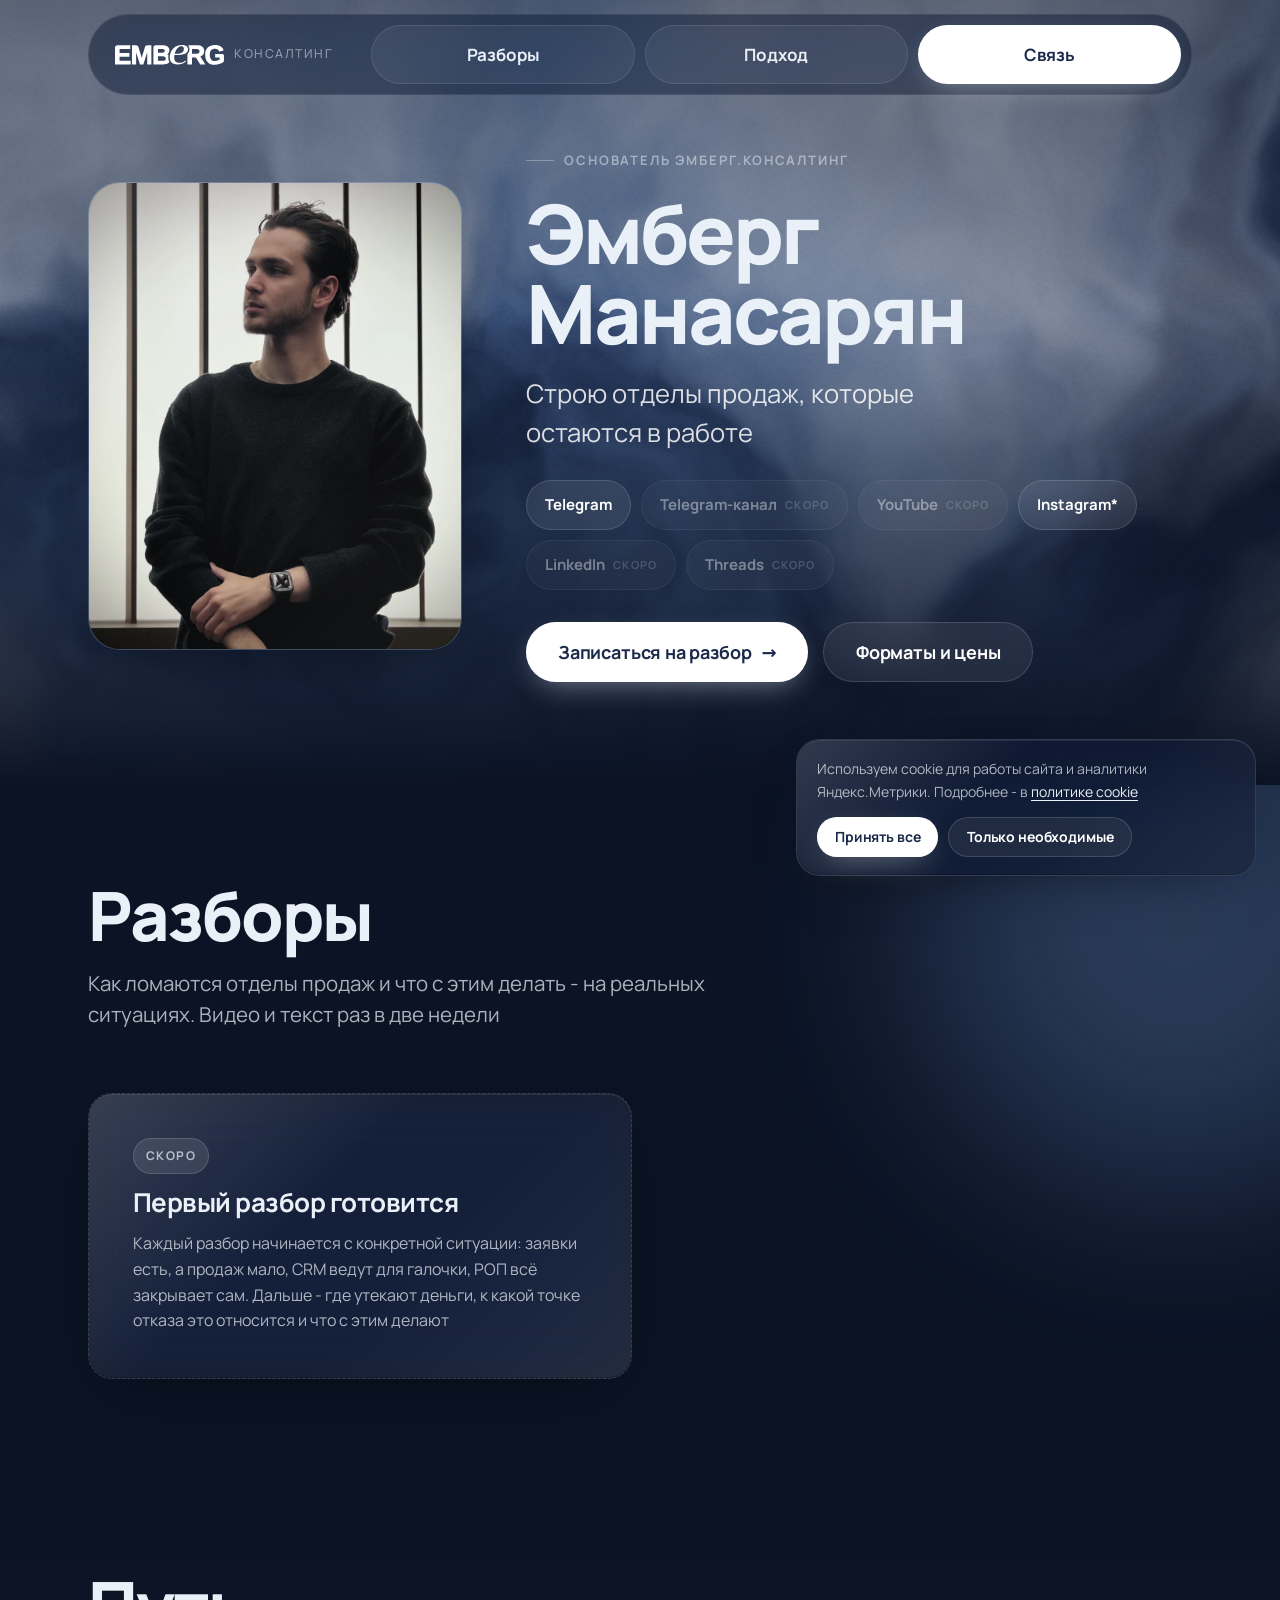
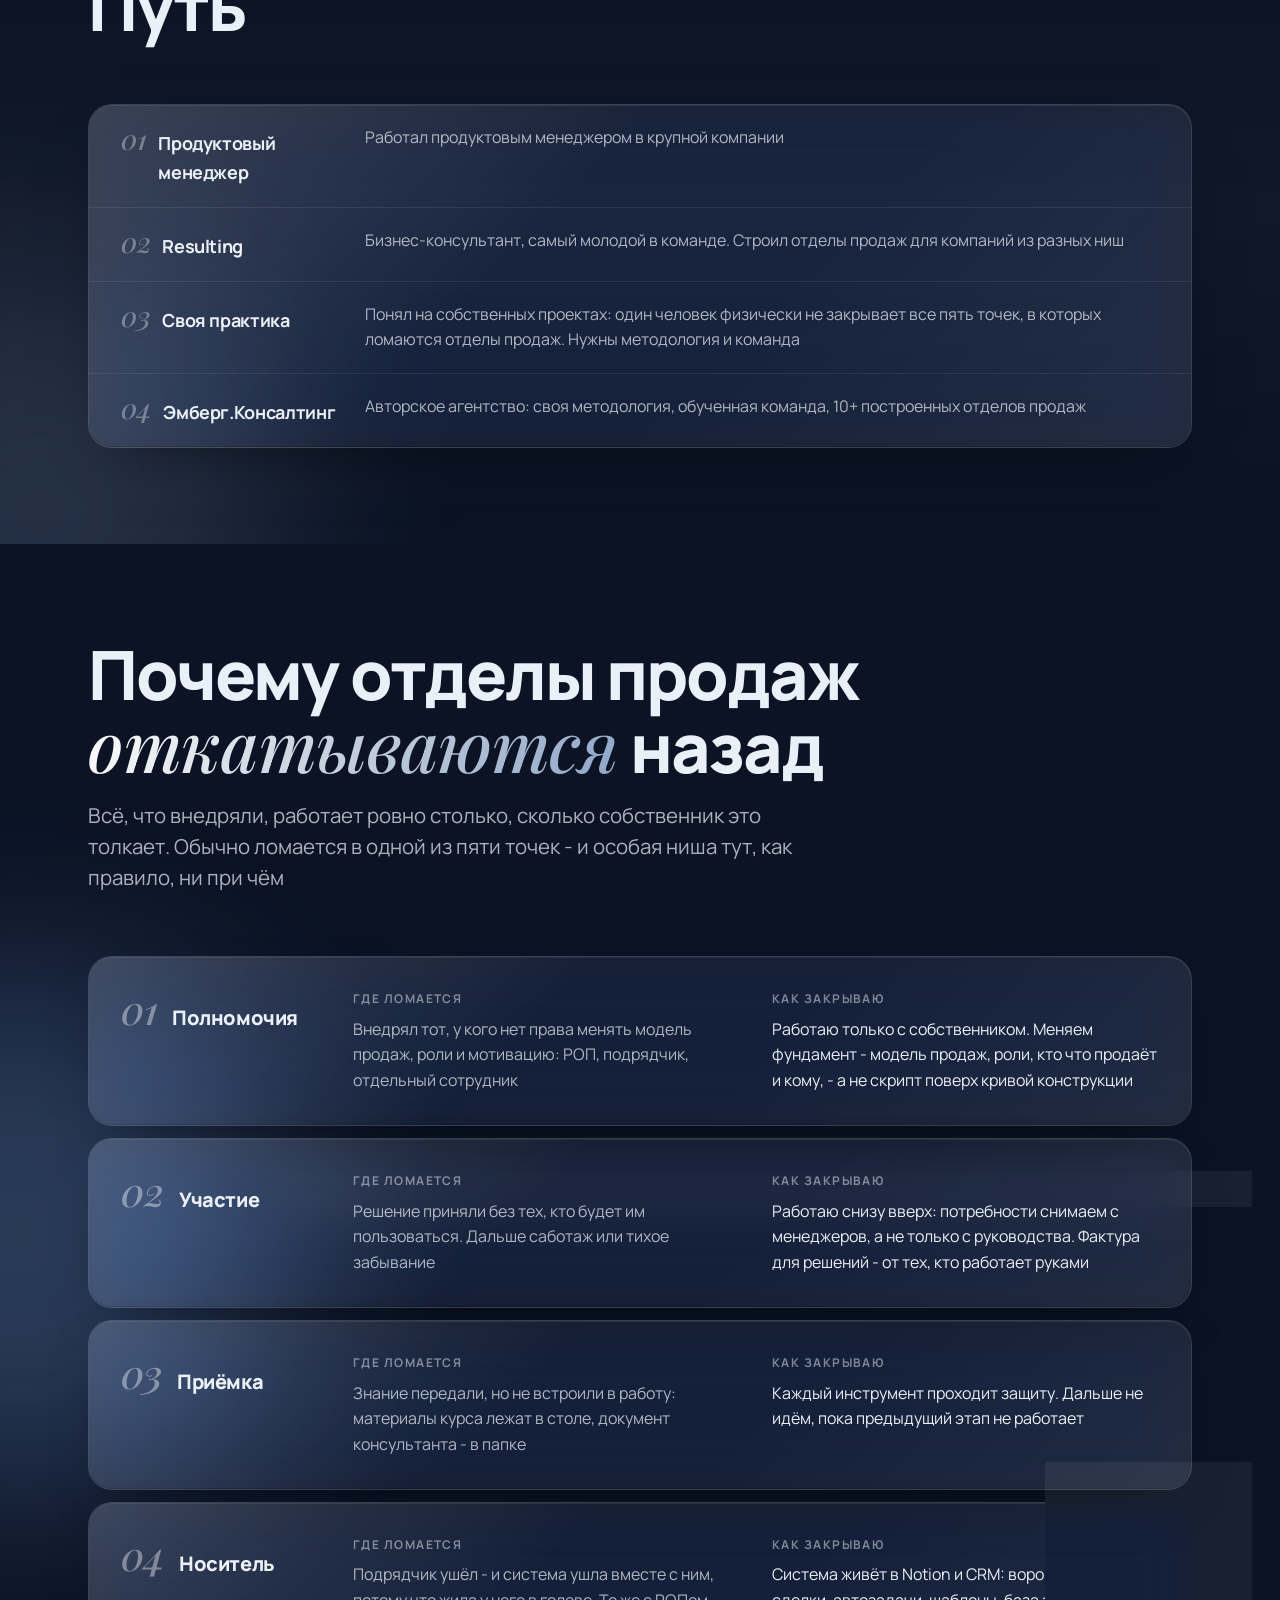
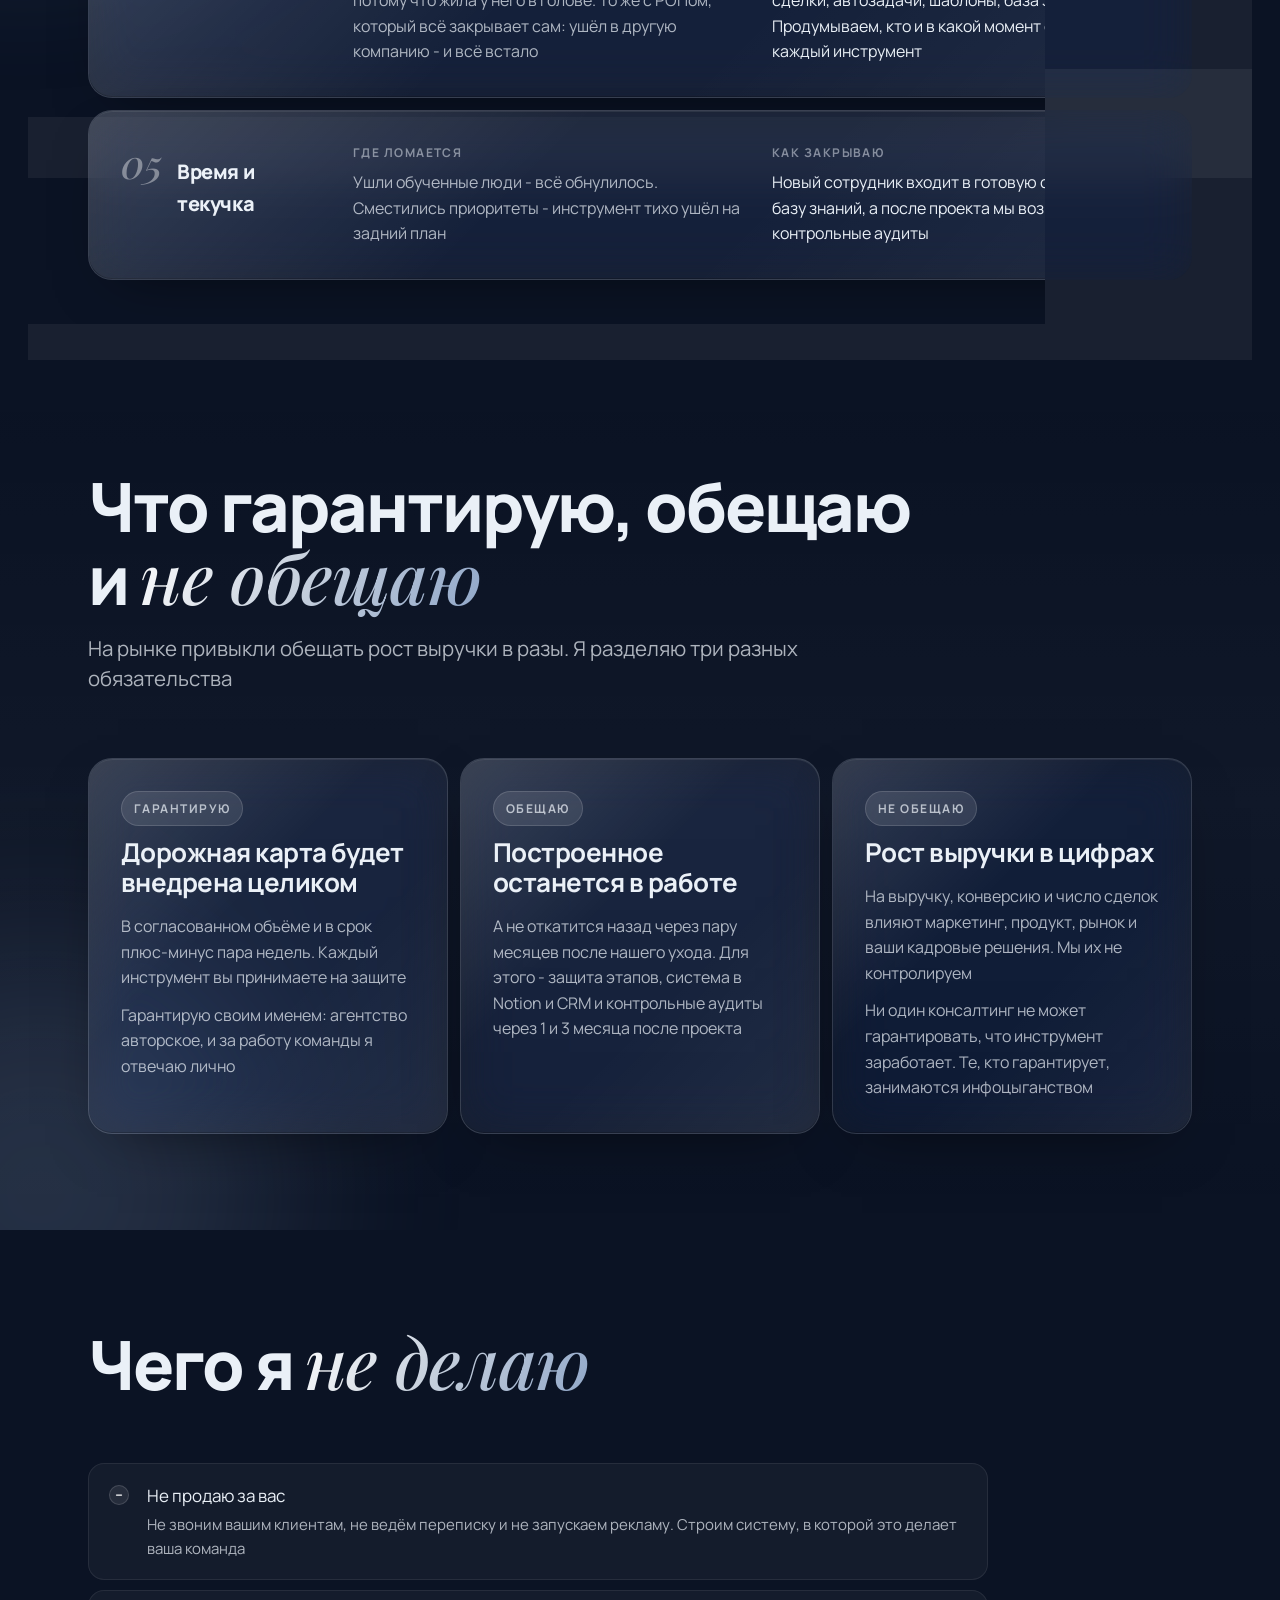
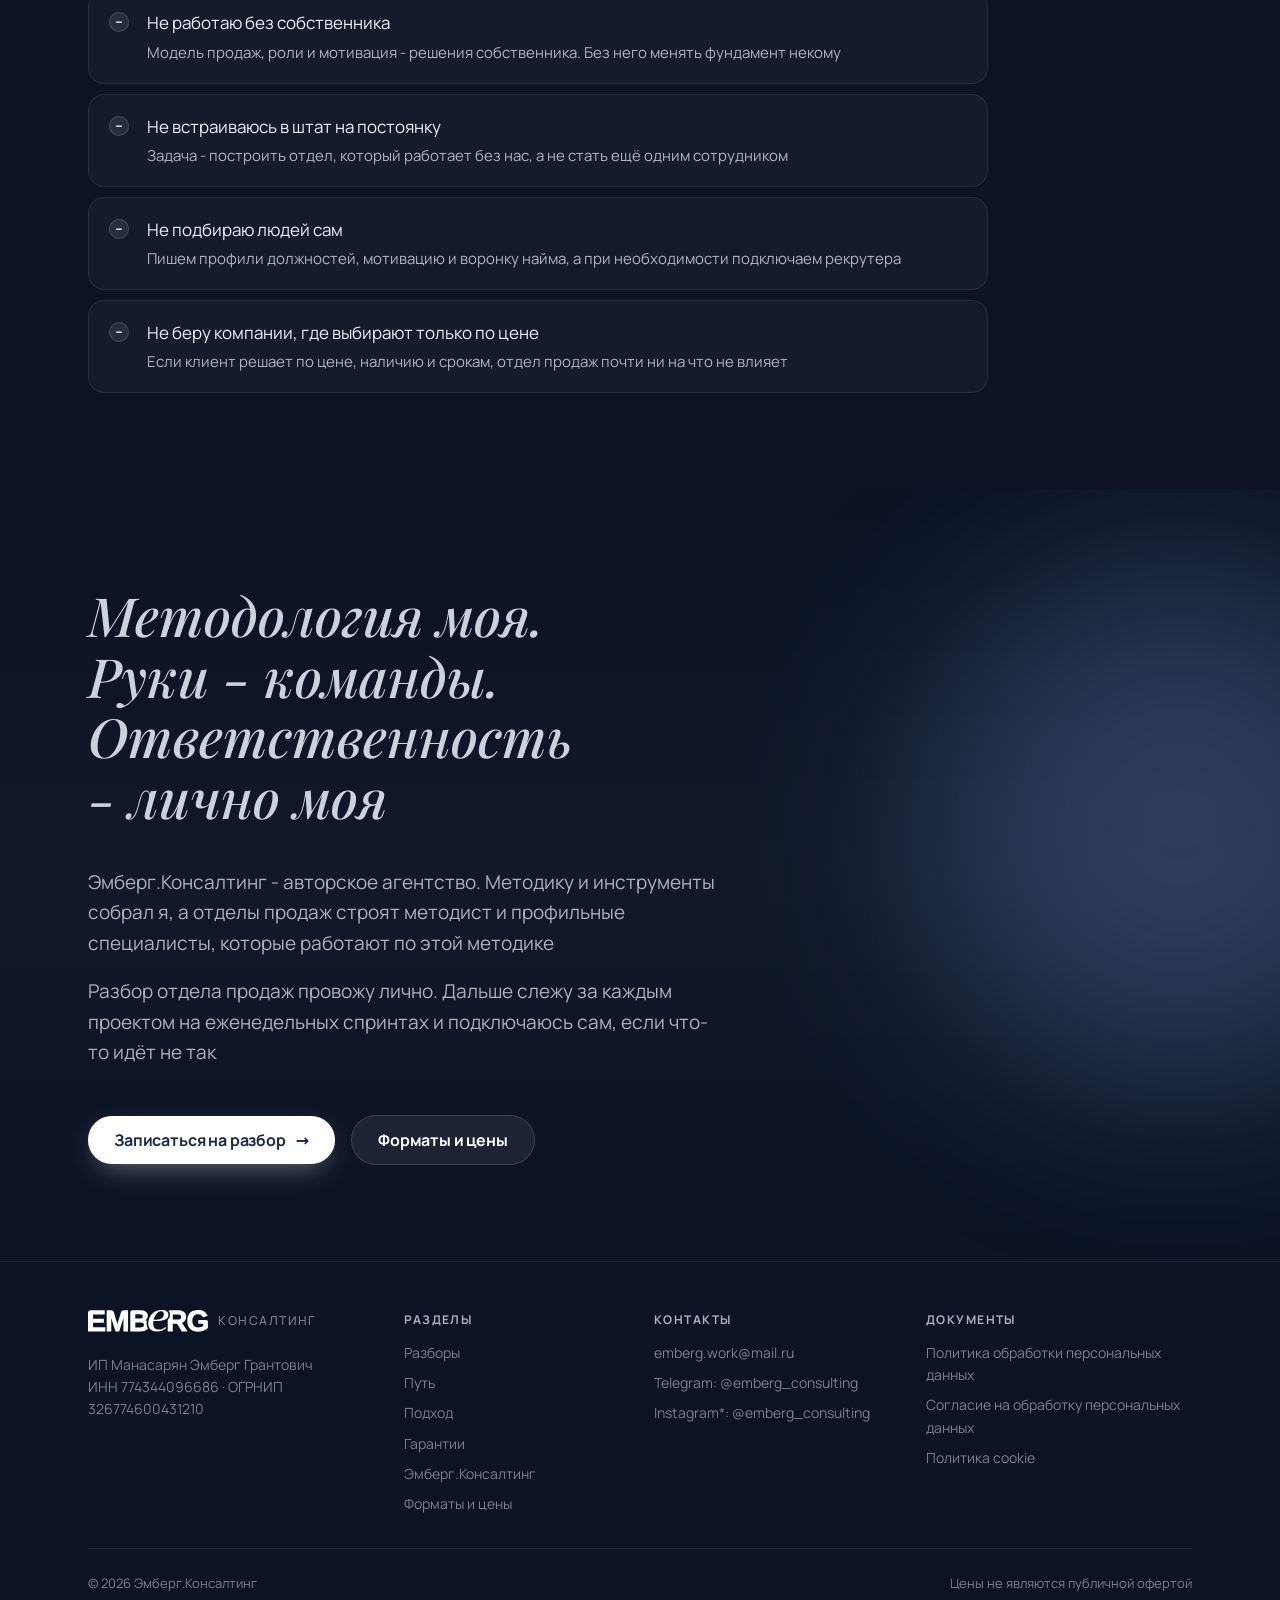
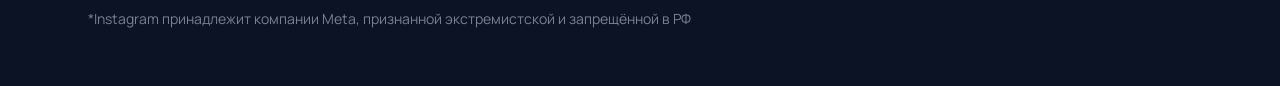
==== emberg/index.html @ 6370325e "Черновик страницы /emberg/ (noindex, без ссылок с сайта) Co-Authored-By: Claude Opus 5.5 <noreply@an" ====
<!doctype html>
<html lang="ru">
<head>
<meta charset="utf-8">
<meta name="viewport" content="width=device-width, initial-scale=1">
<meta http-equiv="Content-Security-Policy" content="default-src 'self'; script-src 'self' https://mc.yandex.ru https://mc.yandex.com https://yastatic.net; style-src 'self' 'unsafe-inline'; font-src 'self' data:; img-src 'self' data: https://mc.yandex.ru https://mc.yandex.com https://*.yandex.ru https://i.ytimg.com; connect-src 'self' https://mc.yandex.ru https://mc.yandex.com wss://mc.yandex.ru wss://mc.yandex.com; frame-src blob: https://www.youtube-nocookie.com https://mc.yandex.ru https://mc.yandex.com; child-src blob: https://mc.yandex.ru https://mc.yandex.com; object-src 'none'; base-uri 'self'; form-action 'self'; upgrade-insecure-requests">
<meta name="referrer" content="strict-origin-when-cross-origin">
<!-- Черновик: убрать noindex перед публикацией ссылки -->
<meta name="robots" content="noindex, follow">
<meta name="author" content="Эмберг Манасарян">
<title>Эмберг Манасарян - основатель Эмберг.Консалтинг | Emberg Manasaryan</title>
<meta name="description" content="Эмберг Манасарян (Emberg Manasaryan) - основатель Эмберг.Консалтинг. Строю отделы продаж, которые остаются в работе. Разборы отделов продаж, путь, подход и гарантии">
<link rel="canonical" href="https://emberg.consulting/emberg/">
<meta property="og:type" content="profile">
<meta property="og:locale" content="ru_RU">
<meta property="og:site_name" content="Эмберг.Консалтинг">
<meta property="og:title" content="Эмберг Манасарян - строю отделы продаж, которые остаются в работе">
<meta property="og:description" content="Разборы отделов продаж, путь, подход и гарантии основателя Эмберг.Консалтинг">
<meta property="og:url" content="https://emberg.consulting/emberg/">
<meta property="og:image" content="https://emberg.consulting/assets/img/og.jpg">
<meta property="og:image:width" content="1200">
<meta property="og:image:height" content="630">
<meta property="profile:first_name" content="Эмберг">
<meta property="profile:last_name" content="Манасарян">
<meta name="twitter:card" content="summary_large_image">
<link rel="apple-touch-icon" href="/assets/img/apple-touch-icon.png">
<meta name="theme-color" content="#0B1324">
<link rel="icon" href="/assets/img/favicon.svg" type="image/svg+xml">
<link rel="stylesheet" href="/assets/style.css?v=20">
<script type="application/ld+json">
{"@context":"https://schema.org","@graph":[{"@type":"ProfilePage","@id":"https://emberg.consulting/emberg/#page","url":"https://emberg.consulting/emberg/","name":"Эмберг Манасарян - основатель Эмберг.Консалтинг","inLanguage":"ru-RU","isPartOf":{"@id":"https://emberg.consulting/#website"},"mainEntity":{"@id":"https://emberg.consulting/#person"},"dateModified":"2026-10-29"},{"@type":"Person","@id":"https://emberg.consulting/#person","name":"Эмберг Манасарян","alternateName":["Emberg Manasaryan","Эмберг"],"givenName":"Эмберг","familyName":"Манасарян","jobTitle":"Основатель Эмберг.Консалтинг, автор методологии","description":"Основатель Эмберг.Консалтинг (Emberg Consulting), консультант по построению отделов продаж для малого и среднего бизнеса. Ранее - бизнес-консультант в Resulting","url":"https://emberg.consulting/emberg/","image":"https://emberg.consulting/assets/img/emberg.webp","worksFor":{"@id":"https://emberg.consulting/#org"},"knowsAbout":["построение отдела продаж","управление отделом продаж","внедрение CRM","скрипты продаж","регламенты отдела продаж","мотивация менеджеров по продажам"],"sameAs":["https://t.me/emberg_consulting","https://instagram.com/emberg_consulting"]},{"@type":"ProfessionalService","@id":"https://emberg.consulting/#org","name":"Эмберг.Консалтинг","alternateName":["Emberg Consulting","Эмберг Консалтинг","emberg.consulting"],"url":"https://emberg.consulting/","founder":{"@id":"https://emberg.consulting/#person"}}]}
</script>
<style>
.p-hero{position:relative;padding:150px 0 clamp(64px,8vw,104px);overflow:hidden;isolation:isolate}
.p-hero .hero-vignette{background:linear-gradient(180deg,rgba(11,19,36,.45) 0%,rgba(11,19,36,.2) 40%,rgba(11,19,36,1) 100%)}
.p-grid{display:grid;gap:36px;align-items:center}
@media (min-width:980px){.p-grid{grid-template-columns:minmax(280px,.72fr) minmax(0,1.28fr);gap:64px}}
.p-photo{max-width:380px}
@media (max-width:979px){.p-photo{max-width:240px}.p-hero{padding-top:120px}}
.feed-empty .tag{justify-self:start}
.p-copy{display:grid;gap:22px;min-width:0}
.p-copy .h-display{margin:0}
.p-copy .lead{color:rgba(255,255,255,.84);max-width:30ch;font-size:clamp(20px,2vw,26px)}
.p-role{font-size:15px;color:var(--text-2)}
.links{display:flex;flex-wrap:wrap;gap:10px;margin-top:6px}
.link-pill{display:inline-flex;align-items:center;gap:8px;padding:12px 18px;border-radius:var(--r-pill);font-size:15px;font-weight:700;background:rgba(255,255,255,.08);border:1px solid var(--glass-border);color:var(--white);backdrop-filter:blur(16px);-webkit-backdrop-filter:blur(16px);transition:background .3s,border-color .3s,transform .5s var(--ease)}
a.link-pill:hover{background:rgba(255,255,255,.14);border-color:var(--glass-border-hi);transform:translateY(-2px)}
.link-pill.is-empty{opacity:.42;cursor:default}
.link-pill .soon{font-size:11px;font-weight:600;letter-spacing:.1em;text-transform:uppercase;color:var(--text-3)}
.p-cta{display:flex;flex-wrap:wrap;gap:14px;margin-top:10px}
.feed{display:grid;gap:16px}
@media (min-width:860px){.feed{grid-template-columns:repeat(2,minmax(0,1fr))}}
.feed-empty{padding:clamp(28px,4vw,44px);display:grid;gap:14px;border-style:dashed}
.feed-empty p{color:var(--text-2);max-width:60ch}
.path{display:grid;gap:0;overflow:hidden}
.path .role b{display:flex;align-items:baseline;gap:12px}
.path .role .n{font-family:var(--serif);font-style:italic;font-weight:500;font-size:28px;line-height:1;color:rgba(255,255,255,.35)}
.vows .phase p{color:var(--text-2);font-size:16px;margin-top:4px}
.vows .phase p+p{margin-top:12px}
.vows .phase.is-no{background:rgba(255,255,255,.03)}
.nots{display:grid;gap:10px;max-width:900px}
.nots li{position:relative;padding:18px 22px 18px 58px;border-radius:var(--r-md);background:rgba(255,255,255,.04);border:1px solid rgba(255,255,255,.08);color:var(--text)}
.nots li::before{content:"";position:absolute;left:20px;top:21px;width:20px;height:20px;border-radius:50%;border:1px solid var(--glass-border);background:rgba(255,255,255,.08) url("data:image/svg+xml,%3Csvg xmlns='http://www.w3.org/2000/svg' viewBox='0 0 24 24' fill='none' stroke='white' stroke-width='3' stroke-linecap='round'%3E%3Cpath d='M6 12h12'/%3E%3C/svg%3E") center/10px no-repeat}
.nots li span{display:block;font-size:15px;color:var(--text-2);margin-top:4px}
.motto{font-family:var(--serif);font-style:italic;font-weight:500;font-size:clamp(30px,4.4vw,54px);line-height:1.12;color:var(--silver);max-width:20ch;text-wrap:balance}
.how-text{display:grid;gap:18px;max-width:64ch;margin-top:clamp(28px,4vw,40px)}
.how-text p{color:var(--text-2);font-size:clamp(17px,1.5vw,19px)}
.points .point-title b{font-size:20px}
</style>
</head>
<body>

<header class="header">
  <div class="container">
    <div class="header-inner">
      <a href="/" class="wordmark" aria-label="Эмберг.Консалтинг - на главную"><img class="logo" src="/assets/img/logo.svg" alt="Эмберг.Консалтинг (Emberg Consulting)" width="350" height="64"><span class="sub">консалтинг</span></a>
      <nav class="nav" aria-label="Разделы">
        <a href="#razbory">Разборы</a>
        <a href="#podhod">Подход</a>
        <a class="nav-cta" data-cta="C20" href="https://t.me/emberg_consulting">Связь</a>
      </nav>
      <button class="burger" aria-label="Меню" aria-expanded="false"><span></span><span></span><span></span></button>
    </div>
  </div>
</header>

<div class="mobile-menu" aria-label="Мобильное меню">
  <div>
    <a class="item" href="#razbory">Разборы</a>
    <a class="item" href="#podhod">Подход</a>
    <a class="item" href="/">Агентство</a>
    <a class="item" data-cta="C21" href="https://t.me/emberg_consulting">Связь</a>
  </div>
  <a class="btn btn-primary" data-cta="C01" href="https://t.me/emberg_consulting">Записаться на разбор</a>
</div>

<main id="top">

<!-- Визитка и ссылки -->
<section class="p-hero">
  <div class="hero-fallback"></div>
  <canvas class="hero-canvas" aria-hidden="true"></canvas>
  <div class="hero-grain"></div>
  <div class="hero-vignette"></div>
  <div class="container">
    <div class="p-grid">
      <div class="about-photo p-photo glass glass-xl reveal"><img src="/assets/img/emberg.webp?v=3" alt="Эмберг Манасарян (Emberg Manasaryan) - основатель Эмберг.Консалтинг" width="960" height="1200"><div class="hero-shine"></div></div>
      <div class="p-copy">
        <span class="eyebrow reveal d1">Основатель Эмберг.Консалтинг</span>
        <h1 class="h-display reveal d2">Эмберг Манасарян</h1>
        <p class="lead reveal d3">Строю отделы продаж, которые остаются в работе</p>
        <div class="links reveal d4" aria-label="Профили">
          <a class="link-pill" href="https://t.me/emberg_consulting" target="_blank" rel="noopener">Telegram</a>
          <span class="link-pill is-empty" aria-disabled="true">Telegram-канал <span class="soon">скоро</span></span>
          <span class="link-pill is-empty" aria-disabled="true">YouTube <span class="soon">скоро</span></span>
          <a class="link-pill" href="https://instagram.com/emberg_consulting" target="_blank" rel="noopener">Instagram*</a>
          <span class="link-pill is-empty" aria-disabled="true">LinkedIn <span class="soon">скоро</span></span>
          <span class="link-pill is-empty" aria-disabled="true">Threads <span class="soon">скоро</span></span>
        </div>
        <div class="p-cta reveal d5">
          <a class="btn btn-primary btn-lg" data-cta="C02" href="https://t.me/emberg_consulting">Записаться на разбор <span class="arr">→</span></a>
          <a class="btn btn-glass btn-lg" href="/#services">Форматы и цены</a>
        </div>
      </div>
    </div>
  </div>
</section>

<!-- Разборы -->
<section class="section" id="razbory">
  <div class="orb orb-a"></div>
  <div class="container">
    <div class="section-head reveal">
      <h2 class="h-section">Разборы</h2>
      <p class="lead">Как ломаются отделы продаж и что с этим делать - на реальных ситуациях. Видео и текст раз в две недели</p>
    </div>
    <div class="feed reveal-stagger">
      <article class="card glass feed-empty">
        <span class="tag">Скоро</span>
        <h3 class="h-card">Первый разбор готовится</h3>
        <p>Каждый разбор начинается с конкретной ситуации: заявки есть, а продаж мало, CRM ведут для галочки, РОП всё закрывает сам. Дальше - где утекают деньги, к какой точке отказа это относится и что с этим делают</p>
      </article>
    </div>
  </div>
</section>

<!-- Путь -->
<section class="section section-alt" id="put">
  <div class="orb orb-b"></div>
  <div class="container">
    <div class="section-head reveal">
      <h2 class="h-section">Путь</h2>
    </div>
    <div class="path roles glass reveal">
      <div class="role"><b><span class="n">01</span>Продуктовый менеджер</b><p>Работал продуктовым менеджером в крупной компании</p></div>
      <div class="role"><b><span class="n">02</span>Resulting</b><p>Бизнес-консультант, самый молодой в команде. Строил отделы продаж для компаний из разных ниш</p></div>
      <div class="role"><b><span class="n">03</span>Своя практика</b><p>Понял на собственных проектах: один человек физически не закрывает все пять точек, в которых ломаются отделы продаж. Нужны методология и команда</p></div>
      <div class="role"><b><span class="n">04</span>Эмберг.Консалтинг</b><p>Авторское агентство: своя методология, обученная команда, 10+ построенных отделов продаж</p></div>
    </div>
  </div>
</section>

<!-- Пять точек отказа -->
<section class="section" id="podhod">
  <div class="orb orb-a" style="top:30%;right:auto;left:-240px"></div>
  <div class="container">
    <div class="section-head reveal">
      <h2 class="h-section">Почему отделы продаж <span class="accent">откатываются</span> назад</h2>
      <p class="lead">Всё, что внедряли, работает ровно столько, сколько собственник это толкает. Обычно ломается в одной из пяти точек - и особая ниша тут, как правило, ни при чём</p>
    </div>
    <div class="points reveal-stagger">
      <div class="point glass">
        <div class="point-title"><span class="n">01</span><b>Полномочия</b></div>
        <div><span class="lbl">Где ломается</span><p>Внедрял тот, у кого нет права менять модель продаж, роли и мотивацию: РОП, подрядчик, отдельный сотрудник</p></div>
        <div class="fix"><span class="lbl">Как закрываю</span><p>Работаю только с собственником. Меняем фундамент - модель продаж, роли, кто что продаёт и кому, - а не скрипт поверх кривой конструкции</p></div>
      </div>
      <div class="point glass">
        <div class="point-title"><span class="n">02</span><b>Участие</b></div>
        <div><span class="lbl">Где ломается</span><p>Решение приняли без тех, кто будет им пользоваться. Дальше саботаж или тихое забывание</p></div>
        <div class="fix"><span class="lbl">Как закрываю</span><p>Работаю снизу вверх: потребности снимаем с менеджеров, а не только с руководства. Фактура для решений - от тех, кто работает руками</p></div>
      </div>
      <div class="point glass">
        <div class="point-title"><span class="n">03</span><b>Приёмка</b></div>
        <div><span class="lbl">Где ломается</span><p>Знание передали, но не встроили в работу: материалы курса лежат в столе, документ консультанта - в папке</p></div>
        <div class="fix"><span class="lbl">Как закрываю</span><p>Каждый инструмент проходит защиту. Дальше не идём, пока предыдущий этап не работает</p></div>
      </div>
      <div class="point glass">
        <div class="point-title"><span class="n">04</span><b>Носитель</b></div>
        <div><span class="lbl">Где ломается</span><p>Подрядчик ушёл - и система ушла вместе с ним, потому что жила у него в голове. То же с РОПом, который всё закрывает сам: ушёл в другую компанию - и всё встало</p></div>
        <div class="fix"><span class="lbl">Как закрываю</span><p>Система живёт в Notion и CRM: воронка, карточка сделки, автозадачи, шаблоны, база знаний. Продумываем, кто и в какой момент открывает каждый инструмент</p></div>
      </div>
      <div class="point glass">
        <div class="point-title"><span class="n">05</span><b>Время и текучка</b></div>
        <div><span class="lbl">Где ломается</span><p>Ушли обученные люди - всё обнулилось. Сместились приоритеты - инструмент тихо ушёл на задний план</p></div>
        <div class="fix"><span class="lbl">Как закрываю</span><p>Новый сотрудник входит в готовую систему через базу знаний, а после проекта мы возвращаемся на контрольные аудиты</p></div>
      </div>
    </div>
  </div>
</section>

<!-- Гарантии -->
<section class="section section-alt" id="garantii">
  <div class="orb orb-b"></div>
  <div class="container">
    <div class="section-head reveal">
      <h2 class="h-section">Что гарантирую, обещаю и <span class="accent">не обещаю</span></h2>
      <p class="lead">На рынке привыкли обещать рост выручки в разы. Я разделяю три разных обязательства</p>
    </div>
    <div class="phases vows reveal-stagger">
      <div class="phase glass">
        <span class="tag">Гарантирую</span>
        <h3 class="h-card">Дорожная карта будет внедрена целиком</h3>
        <p>В согласованном объёме и в срок плюс-минус пара недель. Каждый инструмент вы принимаете на защите</p>
        <p>Гарантирую своим именем: агентство авторское, и за работу команды я отвечаю лично</p>
      </div>
      <div class="phase glass">
        <span class="tag">Обещаю</span>
        <h3 class="h-card">Построенное останется в работе</h3>
        <p>А не откатится назад через пару месяцев после нашего ухода. Для этого - защита этапов, система в Notion и CRM и контрольные аудиты через 1 и 3 месяца после проекта</p>
      </div>
      <div class="phase glass is-no">
        <span class="tag">Не обещаю</span>
        <h3 class="h-card">Рост выручки в цифрах</h3>
        <p>На выручку, конверсию и число сделок влияют маркетинг, продукт, рынок и ваши кадровые решения. Мы их не контролируем</p>
        <p>Ни один консалтинг не может гарантировать, что инструмент заработает. Те, кто гарантирует, занимаются инфоцыганством</p>
      </div>
    </div>
  </div>
</section>

<!-- Чего не делаю -->
<section class="section" id="ne-delayu">
  <div class="container">
    <div class="section-head reveal">
      <h2 class="h-section">Чего я <span class="accent">не делаю</span></h2>
    </div>
    <ul class="nots reveal-stagger">
      <li>Не продаю за вас<span>Не звоним вашим клиентам, не ведём переписку и не запускаем рекламу. Строим систему, в которой это делает ваша команда</span></li>
      <li>Не работаю без собственника<span>Модель продаж, роли и мотивация - решения собственника. Без него менять фундамент некому</span></li>
      <li>Не встраиваюсь в штат на постоянку<span>Задача - построить отдел, который работает без нас, а не стать ещё одним сотрудником</span></li>
      <li>Не подбираю людей сам<span>Пишем профили должностей, мотивацию и воронку найма, а при необходимости подключаем рекрутера</span></li>
      <li>Не беру компании, где выбирают только по цене<span>Если клиент решает по цене, наличию и срокам, отдел продаж почти ни на что не влияет</span></li>
    </ul>
  </div>
</section>

<!-- Как устроена работа -->
<section class="section section-alt" id="komanda">
  <div class="orb orb-a" style="top:10%"></div>
  <div class="container">
    <p class="motto reveal">Методология моя. Руки - команды. Ответственность - лично моя</p>
    <div class="how-text reveal">
      <p>Эмберг.Консалтинг - авторское агентство. Методику и инструменты собрал я, а отделы продаж строят методист и профильные специалисты, которые работают по этой методике</p>
      <p>Разбор отдела продаж провожу лично. Дальше слежу за каждым проектом на еженедельных спринтах и подключаюсь сам, если что-то идёт не так</p>
    </div>
    <div class="cta-row reveal">
      <a class="btn btn-primary" data-cta="C15" href="https://t.me/emberg_consulting">Записаться на разбор <span class="arr">→</span></a>
      <a class="btn btn-glass" href="/#services">Форматы и цены</a>
    </div>
  </div>
</section>

</main>

<!-- Подвал -->
<footer class="footer">
  <div class="container">
    <div class="footer-grid footer-grid-4">
      <div class="col">
        <a href="/" class="wordmark" aria-label="Эмберг.Консалтинг"><img class="logo" src="/assets/img/logo.svg" alt="Эмберг.Консалтинг (Emberg Consulting)" width="350" height="64"><span class="sub">консалтинг</span></a>
        <p style="margin-top:14px">ИП Манасарян Эмберг Грантович<br>ИНН 774344096686 · ОГРНИП 326774600431210</p>
      </div>
      <div class="col">
        <span class="lbl">Разделы</span>
        <ul>
          <li><a href="#razbory">Разборы</a></li>
          <li><a href="#put">Путь</a></li>
          <li><a href="#podhod">Подход</a></li>
          <li><a href="#garantii">Гарантии</a></li>
          <li><a href="/">Эмберг.Консалтинг</a></li>
          <li><a href="/#services">Форматы и цены</a></li>
        </ul>
      </div>
      <div class="col">
        <span class="lbl">Контакты</span>
        <ul>
          <li><a data-mail href="mailto:emberg.work@mail.ru">emberg.work@mail.ru</a></li>
          <li><a href="https://t.me/emberg_consulting" target="_blank" rel="noopener">Telegram: @emberg_consulting</a></li>
          <li><a href="https://instagram.com/emberg_consulting" target="_blank" rel="noopener">Instagram*: @emberg_consulting</a></li>
        </ul>
      </div>
      <div class="col">
        <span class="lbl">Документы</span>
        <ul>
          <li><a href="/privacy.html">Политика обработки персональных данных</a></li>
          <li><a href="/consent.html">Согласие на обработку персональных данных</a></li>
          <li><a href="/cookies.html">Политика cookie</a></li>
        </ul>
      </div>
    </div>
    <div class="footer-bottom">
      <span>© 2026 Эмберг.Консалтинг</span>
      <span>Цены не являются публичной офертой</span>
    </div>
    <p class="footnote">*Instagram принадлежит компании Meta, признанной экстремистской и запрещённой в РФ</p>
  </div>
</footer>

<div class="sticky-cta"><a class="btn btn-primary" data-cta="C17" href="https://t.me/emberg_consulting">Записаться на разбор <span class="arr">→</span></a></div>

<div class="cookie glass" role="dialog" aria-label="Cookie">
  <p>Используем cookie для работы сайта и аналитики Яндекс.Метрики. Подробнее - в <a href="/cookies.html">политике cookie</a></p>
  <div class="row">
    <button class="btn btn-primary btn-sm" data-consent="all">Принять все</button>
    <button class="btn btn-glass btn-sm" data-consent="necessary">Только необходимые</button>
  </div>
</div>

<script src="/assets/main.js?v=16" defer></script>
</body>
</html>
---- assets/style.css ----
@font-face{font-family:"Manrope";font-style:normal;font-weight:400;font-display:swap;src:url(fonts/manrope-400-cyr.woff2) format("woff2");unicode-range:U+0301,U+0400-045F,U+0490-0491,U+04B0-04B1,U+2116}
@font-face{font-family:"Manrope";font-style:normal;font-weight:400;font-display:swap;src:url(fonts/manrope-400-lat.woff2) format("woff2");unicode-range:U+0000-00FF,U+0131,U+0152-0153,U+02BB-02BC,U+02C6,U+02DA,U+02DC,U+0304,U+0308,U+0329,U+2000-206F,U+20AC,U+2122,U+2191,U+2193,U+2212,U+2215,U+FEFF,U+FFFD}
@font-face{font-family:"Manrope";font-style:normal;font-weight:500;font-display:swap;src:url(fonts/manrope-500-cyr.woff2) format("woff2");unicode-range:U+0301,U+0400-045F,U+0490-0491,U+04B0-04B1,U+2116}
@font-face{font-family:"Manrope";font-style:normal;font-weight:500;font-display:swap;src:url(fonts/manrope-500-lat.woff2) format("woff2");unicode-range:U+0000-00FF,U+0131,U+0152-0153,U+02BB-02BC,U+02C6,U+02DA,U+02DC,U+0304,U+0308,U+0329,U+2000-206F,U+20AC,U+2122,U+2191,U+2193,U+2212,U+2215,U+FEFF,U+FFFD}
@font-face{font-family:"Manrope";font-style:normal;font-weight:700;font-display:swap;src:url(fonts/manrope-700-cyr.woff2) format("woff2");unicode-range:U+0301,U+0400-045F,U+0490-0491,U+04B0-04B1,U+2116}
@font-face{font-family:"Manrope";font-style:normal;font-weight:700;font-display:swap;src:url(fonts/manrope-700-lat.woff2) format("woff2");unicode-range:U+0000-00FF,U+0131,U+0152-0153,U+02BB-02BC,U+02C6,U+02DA,U+02DC,U+0304,U+0308,U+0329,U+2000-206F,U+20AC,U+2122,U+2191,U+2193,U+2212,U+2215,U+FEFF,U+FFFD}
@font-face{font-family:"Manrope";font-style:normal;font-weight:800;font-display:swap;src:url(fonts/manrope-800-cyr.woff2) format("woff2");unicode-range:U+0301,U+0400-045F,U+0490-0491,U+04B0-04B1,U+2116}
@font-face{font-family:"Manrope";font-style:normal;font-weight:800;font-display:swap;src:url(fonts/manrope-800-lat.woff2) format("woff2");unicode-range:U+0000-00FF,U+0131,U+0152-0153,U+02BB-02BC,U+02C6,U+02DA,U+02DC,U+0304,U+0308,U+0329,U+2000-206F,U+20AC,U+2122,U+2191,U+2193,U+2212,U+2215,U+FEFF,U+FFFD}
@font-face{font-family:"Playfair Display";font-style:italic;font-weight:500;font-display:swap;src:url(fonts/playfair-display-500-italic-cyr.woff2) format("woff2");unicode-range:U+0301,U+0400-045F,U+0490-0491,U+04B0-04B1,U+2116}
@font-face{font-family:"Playfair Display";font-style:italic;font-weight:500;font-display:swap;src:url(fonts/playfair-display-500-italic-lat.woff2) format("woff2");unicode-range:U+0000-00FF,U+0131,U+0152-0153,U+02BB-02BC,U+02C6,U+02DA,U+02DC,U+0304,U+0308,U+0329,U+2000-206F,U+20AC,U+2122,U+2191,U+2193,U+2212,U+2215,U+FEFF,U+FFFD}
@font-face{font-family:"Playfair Logo";font-style:italic;font-weight:700;font-display:block;src:url(fonts/playfair-logo-700-italic-lat.woff2) format("woff2");unicode-range:U+0065}
:root{
  --bg:#0B1324;
  --bg-2:#111C33;
  --navy:#1B2A4A;
  --steel:#4F6B99;
  --silver:#C9D2DE;
  --ice:#EAF0F7;
  --white:#FFFFFF;
  --text:#EAF0F7;
  --text-2:rgba(234,240,247,.72);
  --text-3:rgba(234,240,247,.5);
  --glass:rgba(255,255,255,.06);
  --glass-2:rgba(255,255,255,.1);
  --glass-border:rgba(255,255,255,.14);
  --glass-border-hi:rgba(255,255,255,.32);
  --r-xl:32px;
  --r-lg:24px;
  --r-md:16px;
  --r-pill:999px;
  --font:"Manrope",ui-sans-serif,system-ui,-apple-system,"Segoe UI",Roboto,sans-serif;
  --serif:"Playfair Display",Georgia,"Times New Roman",serif;
  --logo-serif:"Playfair Logo","Playfair Display",Georgia,serif;
  --ease:cubic-bezier(.22,1,.36,1);
  --max:1200px;
  --gutter:clamp(16px,4vw,48px);
}
*,*::before,*::after{box-sizing:border-box}
html{scroll-behavior:smooth;-webkit-text-size-adjust:100%}
body{margin:0;background:var(--bg);color:var(--text);font-family:var(--font);font-size:17px;line-height:1.6;font-weight:400;overflow-x:hidden;-webkit-font-smoothing:antialiased}
body.menu-open{overflow:hidden}
img,svg,canvas{display:block;max-width:100%}
a{color:inherit;text-decoration:none}
button{font:inherit;color:inherit;background:none;border:0;cursor:pointer}
h1,h2,h3,h4,p{margin:0}
ul{margin:0;padding:0;list-style:none}
.container{width:100%;max-width:var(--max);margin:0 auto;padding:0 var(--gutter)}
.sr-only{position:absolute;width:1px;height:1px;overflow:hidden;clip:rect(0 0 0 0);white-space:nowrap}

/* ---------- Typography ---------- */
.h-display{font-weight:800;letter-spacing:-.035em;line-height:.98;font-size:clamp(40px,6.4vw,88px)}
.h-section{font-weight:800;letter-spacing:-.03em;line-height:1.02;font-size:clamp(34px,5.4vw,68px)}
.h-card{font-weight:700;letter-spacing:-.02em;line-height:1.15;font-size:clamp(20px,2.2vw,26px)}
.lead{font-size:clamp(18px,1.6vw,22px);line-height:1.5;color:var(--text-2);max-width:44ch}
.eyebrow{display:inline-flex;align-items:center;gap:10px;font-size:13px;font-weight:600;letter-spacing:.14em;text-transform:uppercase;color:var(--text-3)}
.eyebrow::before{content:"";width:28px;height:1px;background:currentColor;opacity:.6}
.accent{font-family:var(--serif);font-style:italic;font-weight:500;letter-spacing:-.01em;font-size:1.08em;line-height:.9;vertical-align:baseline;background:linear-gradient(120deg,#FFFFFF 0%,#C9D2DE 45%,#8FA6C8 100%);-webkit-background-clip:text;background-clip:text;color:transparent}
.muted{color:var(--text-2)}
.small{font-size:14px;color:var(--text-3)}

/* ---------- Wordmark ---------- */
.wordmark{display:inline-flex;align-items:baseline;font-weight:800;letter-spacing:-.04em;font-size:22px;line-height:1;color:var(--white)}
.wordmark .e{font-family:var(--serif);font-style:italic;font-weight:500;font-size:1.38em;letter-spacing:0;margin:0 -.02em 0 -.03em;transform:translateY(.04em);display:inline-block}
.wordmark .sub{font-weight:500;font-size:.56em;letter-spacing:.12em;text-transform:uppercase;color:var(--text-3);margin-left:.9em}

/* ---------- Glass primitives ---------- */
.glass{position:relative;background:var(--glass);border:1px solid var(--glass-border);border-radius:var(--r-lg);backdrop-filter:blur(24px) saturate(160%);-webkit-backdrop-filter:blur(24px) saturate(160%);box-shadow:0 1px 0 rgba(255,255,255,.08) inset,0 -1px 0 rgba(0,0,0,.2) inset,0 20px 60px -30px rgba(0,0,0,.6)}
.glass::before{content:"";position:absolute;inset:0;border-radius:inherit;pointer-events:none;background:linear-gradient(135deg,rgba(255,255,255,.14) 0%,rgba(255,255,255,0) 40%,rgba(255,255,255,0) 60%,rgba(255,255,255,.05) 100%)}
.glass-xl{border-radius:var(--r-xl)}
.glass-hover{transition:transform .6s var(--ease),border-color .4s,background .4s}
.glass-hover:hover{transform:translateY(-4px);border-color:var(--glass-border-hi);background:var(--glass-2)}

/* ---------- Buttons ---------- */
.btn{position:relative;display:inline-flex;align-items:center;justify-content:center;gap:10px;padding:16px 26px;border-radius:var(--r-pill);font-weight:700;font-size:16px;letter-spacing:-.01em;line-height:1;white-space:nowrap;transition:transform .5s var(--ease),box-shadow .5s var(--ease),background .4s,border-color .4s;will-change:transform}
.btn:active{transform:scale(.97)}
.btn-primary{background:var(--white);color:var(--navy);box-shadow:0 10px 30px -10px rgba(255,255,255,.45),0 0 0 1px rgba(255,255,255,.3) inset}
.btn-primary:hover{transform:translateY(-2px);box-shadow:0 18px 40px -12px rgba(255,255,255,.55),0 0 0 1px rgba(255,255,255,.4) inset}
.btn-primary .arr{transition:transform .5s var(--ease)}
.btn-primary:hover .arr{transform:translateX(4px)}
.btn-glass{background:rgba(255,255,255,.07);border:1px solid var(--glass-border);color:var(--white);backdrop-filter:blur(16px);-webkit-backdrop-filter:blur(16px)}
.btn-glass:hover{background:rgba(255,255,255,.13);border-color:var(--glass-border-hi);transform:translateY(-2px)}
.btn-sm{padding:12px 18px;font-size:14px}
.btn-lg{padding:20px 32px;font-size:18px}
.btn-note{display:block;margin-top:12px;font-size:14px;color:var(--text-3)}

/* ---------- Header ---------- */
.header{position:fixed;top:0;left:0;right:0;z-index:50;padding:14px 0;transition:padding .4s var(--ease)}
.header-inner{display:flex;align-items:center;justify-content:space-between;gap:16px;padding:10px 12px 10px 22px;border-radius:var(--r-pill);background:rgba(11,19,36,.45);border:1px solid rgba(255,255,255,.08);backdrop-filter:blur(20px) saturate(160%);-webkit-backdrop-filter:blur(20px) saturate(160%);transition:background .4s,border-color .4s}
.header.scrolled .header-inner{background:rgba(11,19,36,.7);border-color:rgba(255,255,255,.14)}
.nav{display:none;gap:4px}
.nav a{white-space:nowrap;padding:10px 13px;border-radius:var(--r-pill);font-size:14px;font-weight:500;color:var(--text-2);transition:color .3s,background .3s}
.nav a:hover{color:var(--white);background:rgba(255,255,255,.08)}
.burger{display:inline-flex;flex-direction:column;gap:5px;padding:12px;border-radius:50%;background:rgba(255,255,255,.07);border:1px solid var(--glass-border)}
.burger span{width:18px;height:2px;background:var(--white);border-radius:2px;transition:transform .4s var(--ease),opacity .3s}
.menu-open .burger span:nth-child(1){transform:translateY(7px) rotate(45deg)}
.menu-open .burger span:nth-child(2){opacity:0}
.menu-open .burger span:nth-child(3){transform:translateY(-7px) rotate(-45deg)}
.header-cta{display:none}
.mobile-menu{position:fixed;inset:0;z-index:40;padding:110px var(--gutter) 40px;background:rgba(11,19,36,.86);backdrop-filter:blur(30px);-webkit-backdrop-filter:blur(30px);display:flex;flex-direction:column;justify-content:space-between;opacity:0;pointer-events:none;transition:opacity .4s}
.menu-open .mobile-menu{opacity:1;pointer-events:auto}
.mobile-menu a.item{display:block;padding:14px 0;font-size:clamp(26px,7vw,36px);font-weight:700;letter-spacing:-.02em;border-bottom:1px solid rgba(255,255,255,.08);transform:translateY(16px);opacity:0;transition:transform .6s var(--ease),opacity .6s}
.menu-open .mobile-menu a.item{transform:none;opacity:1}
.menu-open .mobile-menu a.item:nth-child(2){transition-delay:.05s}.menu-open .mobile-menu a.item:nth-child(3){transition-delay:.1s}.menu-open .mobile-menu a.item:nth-child(4){transition-delay:.15s}.menu-open .mobile-menu a.item:nth-child(5){transition-delay:.2s}.menu-open .mobile-menu a.item:nth-child(6){transition-delay:.25s}.menu-open .mobile-menu a.item:nth-child(7){transition-delay:.3s}
@media (min-width:1100px){
  .nav{display:flex}
  .burger{display:none}
  .header-cta{display:inline-flex}
  .mobile-menu{display:none}
}

/* ---------- Hero ---------- */
.hero{position:relative;min-height:100svh;display:flex;align-items:center;padding:130px 0 72px;overflow:hidden;isolation:isolate}
.hero-canvas{position:absolute;inset:0;z-index:-2;width:100%;height:100%}
.hero-fallback{position:absolute;inset:0;z-index:-3;background:radial-gradient(60% 50% at 20% 30%,#5C7AA8 0%,transparent 60%),radial-gradient(50% 50% at 80% 20%,#D7DEE8 0%,transparent 55%),radial-gradient(60% 60% at 70% 85%,#2E4470 0%,transparent 60%),linear-gradient(180deg,#1B2A4A,#0B1324)}
.hero-grain{position:absolute;inset:0;z-index:-1;pointer-events:none;opacity:.5;mix-blend-mode:overlay;background-image:url("data:image/svg+xml,%3Csvg xmlns='http://www.w3.org/2000/svg' width='160' height='160'%3E%3Cfilter id='n'%3E%3CfeTurbulence type='fractalNoise' baseFrequency='.9' numOctaves='2' stitchTiles='stitch'/%3E%3C/filter%3E%3Crect width='100%25' height='100%25' filter='url(%23n)' opacity='.35'/%3E%3C/svg%3E")}
.hero-vignette{position:absolute;inset:0;z-index:-1;pointer-events:none;background:linear-gradient(180deg,rgba(11,19,36,.35) 0%,rgba(11,19,36,0) 35%,rgba(11,19,36,.75) 100%)}
.hero-grid{display:grid;gap:40px;align-items:end}
.hero-copy{max-width:760px}
.hero-copy .eyebrow{margin-bottom:28px;color:rgba(255,255,255,.75)}
.hero-copy .h-display{margin-bottom:28px;text-wrap:balance}
.hero-copy .lead{color:rgba(255,255,255,.82);margin-bottom:36px}
.hero-actions{display:flex;flex-wrap:wrap;gap:14px;align-items:center;margin-bottom:40px}
.hero-actions .btn-note{width:100%;margin:0}
.trust{display:flex;flex-wrap:wrap;gap:10px}
.trust li{display:inline-flex;align-items:center;gap:10px;padding:12px 16px;border-radius:var(--r-pill);font-size:14px;font-weight:500;background:rgba(255,255,255,.08);border:1px solid rgba(255,255,255,.14);backdrop-filter:blur(14px);-webkit-backdrop-filter:blur(14px);color:rgba(255,255,255,.9)}
.trust li b{font-weight:800;font-size:17px;letter-spacing:-.02em}
.hero-photo{display:none}
@media (min-width:980px){
  .hero-grid{grid-template-columns:minmax(0,1.5fr) minmax(300px,.9fr)}
  .hero-photo{display:block;justify-self:end;width:100%;max-width:400px;aspect-ratio:4/5;border-radius:var(--r-xl);overflow:hidden;position:relative}
  .hero-photo .ph{position:absolute;inset:0;display:flex;align-items:flex-end;padding:20px;font-size:13px;color:var(--text-3);background:linear-gradient(180deg,rgba(255,255,255,.04),rgba(255,255,255,.02))}
  .hero-photo img{width:100%;height:100%;object-fit:cover}
}
.hero-shine{position:absolute;inset:-1px;border-radius:inherit;pointer-events:none;background:linear-gradient(115deg,transparent 30%,rgba(255,255,255,.18) 48%,transparent 60%);transform:translateX(-120%);animation:shine 6s var(--ease) infinite}
@keyframes shine{0%{transform:translateX(-120%)}40%,100%{transform:translateX(120%)}}
.scroll-cue{position:absolute;left:50%;bottom:22px;transform:translateX(-50%);width:26px;height:42px;border:1.5px solid rgba(255,255,255,.4);border-radius:14px;display:none}
.scroll-cue::after{content:"";position:absolute;left:50%;top:8px;width:3px;height:8px;margin-left:-1.5px;border-radius:2px;background:var(--white);animation:cue 1.8s ease-in-out infinite}
@keyframes cue{0%{opacity:0;transform:translateY(0)}40%{opacity:1}100%{opacity:0;transform:translateY(14px)}}
@media (min-width:980px){.scroll-cue{display:block}}

/* ---------- Sections ---------- */
.section{position:relative;padding:clamp(80px,10vw,140px) 0}
.section-head{display:grid;gap:18px;margin-bottom:clamp(40px,5vw,64px);max-width:860px}
.section-head .lead{max-width:60ch}
.section-alt{background:linear-gradient(180deg,rgba(255,255,255,0),rgba(255,255,255,.025) 50%,rgba(255,255,255,0))}
.orb{position:absolute;border-radius:50%;filter:blur(100px);opacity:.45;pointer-events:none;z-index:-1}
.orb-a{width:520px;height:520px;background:#4F6B99;top:-120px;right:-160px}
.orb-b{width:480px;height:480px;background:#8FA6C8;bottom:-200px;left:-200px;opacity:.2}
.section{isolation:isolate}
.cta-row{display:flex;flex-wrap:wrap;gap:16px;align-items:center;margin-top:clamp(32px,4vw,48px)}

/* ---------- Cards grids ---------- */
.grid{display:grid;gap:16px}
.grid-2{grid-template-columns:1fr}
.grid-3{grid-template-columns:1fr}
@media (min-width:720px){.grid-2,.grid-3{grid-template-columns:repeat(2,minmax(0,1fr))}}
@media (min-width:1040px){.grid-3{grid-template-columns:repeat(3,minmax(0,1fr))}}
.card{padding:clamp(24px,3vw,34px);display:flex;flex-direction:column;gap:14px}
.card .h-card{text-wrap:balance}
.card p{color:var(--text-2);font-size:16px}
.card-num{font-family:var(--serif);font-style:italic;font-size:44px;line-height:1;color:rgba(255,255,255,.3);letter-spacing:-.02em}
.card-icon{width:48px;height:48px;border-radius:14px;display:grid;place-items:center;background:rgba(255,255,255,.08);border:1px solid var(--glass-border);color:var(--white)}
.card-icon svg{width:22px;height:22px;stroke:currentColor;fill:none;stroke-width:1.6;stroke-linecap:round;stroke-linejoin:round}

/* Pain block */
.breakdowns{margin-top:clamp(40px,5vw,64px);display:grid;gap:12px}
@media (min-width:860px){.breakdowns{grid-template-columns:repeat(3,minmax(0,1fr))}}
.breakdown{padding:22px 24px;border-left:2px solid rgba(255,255,255,.3);border-radius:0 var(--r-md) var(--r-md) 0;background:linear-gradient(90deg,rgba(255,255,255,.06),rgba(255,255,255,0))}
.breakdown b{display:block;font-size:19px;font-weight:700;letter-spacing:-.02em;margin-bottom:6px}
.breakdown p{color:var(--text-2);font-size:15px}
.closing{margin-top:clamp(40px,5vw,64px);font-size:clamp(24px,3.4vw,40px);font-weight:700;letter-spacing:-.03em;line-height:1.15;max-width:22ch;text-wrap:balance}

/* Five points */
.points{display:grid;gap:12px}
.point{display:grid;gap:18px;padding:clamp(22px,3vw,32px);grid-template-columns:1fr;align-items:start}
@media (min-width:860px){.point{grid-template-columns:200px 1fr 1fr;gap:32px}}
.point-title{display:flex;align-items:baseline;gap:14px}
.point-title .n{font-family:var(--serif);font-style:italic;font-size:40px;line-height:1;color:rgba(255,255,255,.4)}
.point-title b{font-size:22px;font-weight:800;letter-spacing:-.02em}
.point .lbl{display:block;font-size:12px;font-weight:600;letter-spacing:.12em;text-transform:uppercase;color:var(--text-3);margin-bottom:8px}
.point p{color:var(--text-2);font-size:16px}
.point .fix p{color:var(--text)}
.quote{margin-top:clamp(40px,5vw,64px);font-family:var(--serif);font-style:italic;font-size:clamp(28px,4vw,46px);line-height:1.15;color:var(--silver);max-width:26ch}

/* How it works */
.phases{display:grid;gap:12px}
@media (min-width:860px){.phases{grid-template-columns:repeat(3,minmax(0,1fr))}}
.phase{padding:clamp(24px,3vw,32px)}
.phase .h-card{margin:12px 0 16px}
.phase li{position:relative;padding:9px 0 9px 22px;color:var(--text-2);font-size:15px;border-top:1px solid rgba(255,255,255,.08)}
.phase li::before{content:"";position:absolute;left:0;top:17px;width:8px;height:8px;border-radius:50%;background:var(--silver);opacity:.7}
.subhead{font-size:clamp(22px,2.6vw,30px);font-weight:800;letter-spacing:-.025em;margin:clamp(48px,6vw,72px) 0 24px}
.week{display:grid;gap:12px}
@media (min-width:860px){.week{grid-template-columns:repeat(3,minmax(0,1fr))}}
.week .card{gap:8px}
.week .lbl{font-size:12px;letter-spacing:.12em;text-transform:uppercase;font-weight:600;color:var(--text-3)}
.week b{font-size:20px;font-weight:700;letter-spacing:-.02em}
.roles{display:grid;gap:0;overflow:hidden}
.role{display:grid;gap:6px;padding:20px clamp(20px,3vw,32px);border-top:1px solid rgba(255,255,255,.08)}
.role:first-child{border-top:0}
@media (min-width:720px){.role{grid-template-columns:220px 1fr;gap:24px}}
.role b{font-size:18px;font-weight:700;letter-spacing:-.02em}
.role p{color:var(--text-2);font-size:16px}
.format{display:grid;gap:12px;margin-top:16px}
@media (min-width:860px){.format{grid-template-columns:repeat(2,minmax(0,1fr))}}
.format .card{flex-direction:row;align-items:flex-start;gap:16px}
.format .card p{font-size:16px;color:var(--text)}
.note-line{margin-top:20px;padding:18px 22px;font-size:15px;color:var(--text-2)}

/* Promise */
.promise{display:grid;gap:12px}
@media (min-width:860px){.promise{grid-template-columns:repeat(3,minmax(0,1fr))}}
.promise .card .lbl{font-size:12px;letter-spacing:.14em;text-transform:uppercase;font-weight:700}
.promise .no .lbl{color:#F0A8A8}
.promise .yes .lbl{color:#B5E3C5}
.promise .back .lbl{color:#C9D2DE}
.promise .card p{color:var(--text);font-size:16px}

/* Pricing */
.pricing{display:grid;gap:14px}
@media (min-width:1040px){.pricing{grid-template-columns:repeat(3,minmax(0,1fr))}}
.price-card{padding:clamp(26px,3vw,36px);display:flex;flex-direction:column;gap:18px}
.price-card.featured{border-color:rgba(255,255,255,.3);background:rgba(255,255,255,.1)}
.price-card .tag{align-self:flex-start;font-size:12px;font-weight:700;letter-spacing:.12em;text-transform:uppercase;padding:7px 12px;border-radius:var(--r-pill);background:rgba(255,255,255,.1);border:1px solid var(--glass-border);color:var(--text-2)}
.price-card .h-card{font-size:clamp(24px,2.6vw,30px)}
.price-card .price{font-size:clamp(34px,4vw,46px);font-weight:800;letter-spacing:-.04em;line-height:1}
.price-card .price small{font-size:16px;font-weight:500;letter-spacing:0;color:var(--text-2);margin-left:6px}
.price-card dl{display:grid;gap:12px;margin:0}
.price-card dt{font-size:12px;letter-spacing:.12em;text-transform:uppercase;font-weight:600;color:var(--text-3);margin-bottom:3px}
.price-card dd{margin:0;font-size:15px;color:var(--text-2)}
.price-card .important{padding:14px 16px;border-radius:var(--r-md);background:rgba(255,255,255,.07);font-size:14px;color:var(--text)}
.price-card .btn{margin-top:auto}
.pricing-note{margin-top:20px;font-size:13px;color:var(--text-3)}

/* Projects */
.projects{display:grid;gap:14px}
@media (min-width:1040px){.projects{grid-template-columns:repeat(2,minmax(0,1fr))}}
.project{padding:clamp(26px,3vw,36px);display:flex;flex-direction:column;gap:20px}
.project .meta{display:flex;flex-wrap:wrap;gap:8px}
.project .meta span{font-size:13px;padding:7px 12px;border-radius:var(--r-pill);background:rgba(255,255,255,.07);border:1px solid rgba(255,255,255,.1);color:var(--text-2)}
.project .h-card{font-size:clamp(24px,2.6vw,30px)}
.project dl{display:grid;gap:14px;margin:0}
.project dt{font-size:12px;letter-spacing:.12em;text-transform:uppercase;font-weight:600;color:var(--text-3);margin-bottom:4px}
.project dd{margin:0;font-size:15px;color:var(--text-2);line-height:1.55}
.project .metric{padding:18px 20px;border-radius:var(--r-md);background:rgba(255,255,255,.08);border:1px solid var(--glass-border)}
.project .metric .lbl{font-size:12px;letter-spacing:.12em;text-transform:uppercase;font-weight:600;color:var(--text-3);margin-bottom:6px;display:block}
.project .metric b{font-size:18px;font-weight:700;letter-spacing:-.02em}

/* Partners */
.partners{display:grid;gap:12px}
@media (min-width:720px){.partners{grid-template-columns:repeat(3,minmax(0,1fr))}}
.partner{padding:26px;display:flex;flex-direction:column;gap:14px;min-height:170px}
.partner .logo{height:40px;display:flex;align-items:center;font-weight:800;letter-spacing:-.02em;font-size:20px}
.partner.slot{border-style:dashed;justify-content:center;align-items:center;text-align:center;color:var(--text-3);font-size:15px}
.partner p{color:var(--text-2);font-size:15px}

/* About */
.about{display:grid;gap:32px;align-items:center}
@media (min-width:980px){.about{grid-template-columns:minmax(300px,.8fr) minmax(0,1.2fr);gap:64px}}
.about-photo{aspect-ratio:4/5;border-radius:var(--r-xl);overflow:hidden;position:relative;max-width:420px}
.about-photo .ph{position:absolute;inset:0;display:flex;align-items:flex-end;padding:20px;font-size:13px;color:var(--text-3)}
.about-photo img{width:100%;height:100%;object-fit:cover}
.about-text{display:grid;gap:22px}
.about-text p{font-size:clamp(18px,1.6vw,21px);line-height:1.55;color:var(--text-2)}
.about-text p strong{color:var(--text);font-weight:600}
.about-text .final{font-family:var(--serif);font-style:italic;font-size:clamp(26px,3vw,36px);line-height:1.15;color:var(--silver)}

/* FAQ */
.faq{display:grid;gap:10px;max-width:900px}
.faq details{border-radius:var(--r-md);overflow:hidden}
.faq summary{list-style:none;display:flex;align-items:center;justify-content:space-between;gap:20px;padding:22px 24px;font-size:clamp(17px,1.5vw,20px);font-weight:700;letter-spacing:-.015em;cursor:pointer}
.faq summary::-webkit-details-marker{display:none}
.faq summary .pm{flex:none;width:32px;height:32px;border-radius:50%;background:rgba(255,255,255,.08);border:1px solid var(--glass-border);position:relative;transition:transform .5s var(--ease),background .3s}
.faq summary .pm::before,.faq summary .pm::after{content:"";position:absolute;left:50%;top:50%;width:12px;height:1.5px;background:var(--white);transform:translate(-50%,-50%)}
.faq summary .pm::after{transform:translate(-50%,-50%) rotate(90deg)}
.faq details[open] summary .pm{transform:rotate(45deg);background:rgba(255,255,255,.18)}
.faq .ans{padding:0 24px 24px;color:var(--text-2);font-size:16px;max-width:70ch}

/* Final CTA */
.final{padding:clamp(48px,7vw,96px) clamp(24px,5vw,72px);text-align:center;display:grid;gap:24px;justify-items:center;overflow:hidden}
.final .h-section{max-width:16ch;text-wrap:balance}
.final .lead{text-align:center;max-width:52ch}
.final .btn-lg{margin-top:8px}
.final .alt{font-size:15px;color:var(--text-3)}
.final .alt a{color:var(--text-2);text-decoration:underline;text-underline-offset:4px}
.final .alt a:hover{color:var(--white)}
.final-glow{position:absolute;width:60%;height:60%;left:20%;top:-30%;border-radius:50%;background:#8FA6C8;filter:blur(120px);opacity:.25;pointer-events:none}

/* Footer */
.footer{padding:48px 0 120px;border-top:1px solid rgba(255,255,255,.08)}
@media (min-width:980px){.footer{padding-bottom:56px}}
.footer-grid{display:grid;gap:28px}
@media (min-width:860px){.footer-grid{grid-template-columns:1.2fr 1fr 1fr}}
.footer p,.footer li{font-size:14px;color:var(--text-3)}
.footer .col ul{display:grid;gap:8px;margin-top:12px}
.footer .col a:hover{color:var(--white)}
.footer .lbl{font-size:12px;letter-spacing:.12em;text-transform:uppercase;font-weight:600;color:var(--text-2)}
.footer-bottom{margin-top:32px;padding-top:24px;border-top:1px solid rgba(255,255,255,.08);display:flex;flex-wrap:wrap;gap:12px 24px;justify-content:space-between;font-size:13px;color:var(--text-3)}

/* Sticky mobile CTA */
.sticky-cta{position:fixed;left:16px;right:16px;bottom:16px;z-index:45;transform:translateY(140%);transition:transform .6s var(--ease)}
.sticky-cta.show{transform:none}
.sticky-cta .btn{width:100%;padding:18px 20px;font-size:16px}
@media (min-width:1100px){.sticky-cta{display:none}}

/* Cookie banner */
.cookie{position:fixed;z-index:60;left:16px;right:16px;bottom:16px;padding:18px 20px;display:grid;gap:14px;transform:translateY(140%);opacity:0;transition:transform .6s var(--ease),opacity .4s;background:rgba(17,28,51,.85)}
.cookie.show{transform:none;opacity:1}
.cookie p{font-size:14px;color:var(--text-2)}
.cookie p a{text-decoration:underline;text-underline-offset:3px;color:var(--text)}
.cookie .row{display:flex;flex-wrap:wrap;gap:10px}
@media (min-width:720px){.cookie{left:auto;right:24px;bottom:24px;max-width:460px}}
.cookie.show ~ .sticky-cta{transform:translateY(140%)}

/* Reveal animations */
.reveal{opacity:0;transform:translateY(28px);transition:opacity .9s var(--ease),transform .9s var(--ease)}
.reveal.in{opacity:1;transform:none}
.reveal-stagger>*{opacity:0;transform:translateY(24px);transition:opacity .8s var(--ease),transform .8s var(--ease)}
.reveal-stagger.in>*{opacity:1;transform:none}
.reveal-stagger.in>*:nth-child(2){transition-delay:.08s}.reveal-stagger.in>*:nth-child(3){transition-delay:.16s}.reveal-stagger.in>*:nth-child(4){transition-delay:.24s}.reveal-stagger.in>*:nth-child(5){transition-delay:.32s}.reveal-stagger.in>*:nth-child(6){transition-delay:.4s}
.hero .reveal{transition-duration:1.2s}
.hero .d1{transition-delay:.1s}.hero .d2{transition-delay:.25s}.hero .d3{transition-delay:.4s}.hero .d4{transition-delay:.55s}.hero .d5{transition-delay:.7s}

/* Legal pages */
.legal{padding:150px 0 100px;max-width:800px}
.legal h1{font-size:clamp(32px,5vw,52px);font-weight:800;letter-spacing:-.03em;line-height:1.05;margin-bottom:12px}
.legal h2{font-size:22px;font-weight:700;letter-spacing:-.02em;margin:40px 0 12px}
.legal p,.legal li{color:var(--text-2);font-size:16px;margin-bottom:12px}
.legal ul{list-style:disc;padding-left:22px}
.legal .date{font-size:14px;color:var(--text-3);margin-bottom:36px}
.legal a{text-decoration:underline;text-underline-offset:3px}
.legal .back{display:inline-flex;margin-bottom:28px;font-size:14px;color:var(--text-3)}
.page-404{min-height:100svh;display:grid;place-items:center;text-align:center;padding:120px var(--gutter) 60px}
.page-404 .big{font-family:var(--serif);font-style:italic;font-size:clamp(120px,24vw,260px);line-height:.9;color:rgba(255,255,255,.35)}

@media (prefers-reduced-motion:reduce){
  html{scroll-behavior:auto}
  *,*::before,*::after{animation-duration:.01ms!important;animation-iteration-count:1!important;transition-duration:.01ms!important}
  .reveal,.reveal-stagger>*{opacity:1;transform:none}
}

/* Mobile fixes */
@media (max-width:719px){
  .hero-actions .btn{width:100%;white-space:normal;text-align:center;padding:18px 20px}
  .hero-copy .eyebrow{font-size:11px;letter-spacing:.1em}
  .trust li{white-space:normal;font-size:13px}
  .cta-row .btn{width:100%;white-space:normal;text-align:center}
  .btn-lg{font-size:16px}
  .hero-grid,.hero-copy{min-width:0;max-width:100%}
  .header-inner{padding:8px 8px 8px 18px}
  .wordmark .sub{display:none}
  .h-display{font-size:clamp(38px,11vw,48px)}
}
.container{min-width:0}
.grid>*,.points>*,.pricing>*,.projects>*,.partners>*{min-width:0}

html{overflow-x:hidden}
.section{overflow:hidden}

/* ===== v1.1 - новая структура ===== */
/* Шапка: 3 пункта - меню видно с планшета */
@media (min-width:720px){
  .nav{display:flex}
  .burger{display:none}
  .header-cta{display:inline-flex}
  .mobile-menu{display:none}
}

/* Первый экран по центру */
.hero-center{align-items:center;text-align:center}
.hero-center .hero-copy{max-width:1100px;margin:0 auto}
.hero-center .eyebrow{justify-content:center;font-size:14px;letter-spacing:.22em}
.hero-center .eyebrow::after{content:"";width:28px;height:1px;background:currentColor;opacity:.6}
.hero-center .h-display{font-size:clamp(44px,9vw,128px);line-height:.95;margin-bottom:44px}
.hero-center .hero-actions{justify-content:center;margin-bottom:0}

/* Карточки */
.card-num{display:block}
.subhead .accent{font-size:1.1em}

/* Как устроена работа: 1 + 3 + 1, карточки раскрываются переворотом */
.steps{display:grid;gap:14px;grid-template-columns:1fr}
.step{padding:clamp(24px,3vw,34px);display:flex;flex-direction:column;gap:14px;cursor:pointer;outline:none}
.step:focus-visible{border-color:var(--glass-border-hi);box-shadow:0 0 0 3px rgba(201,210,222,.35)}
.step p{color:var(--text-2);font-size:16px}
.step-body h3{margin-bottom:10px}
.step-main{background:rgba(255,255,255,.09);border-color:rgba(255,255,255,.22)}
.step-main .step-body{flex:1}
.step-full .card-num{flex:none}
.step-more{display:inline-flex;align-items:center;gap:10px;align-self:flex-start;font-size:14px;font-weight:600;color:var(--text);padding:9px 10px 9px 16px;border-radius:var(--r-pill);background:rgba(255,255,255,.08);border:1px solid var(--glass-border);transition:background .3s,border-color .3s}
.step-more i{position:relative;width:18px;height:18px;border-radius:50%;background:rgba(255,255,255,.14)}
.step-more i::before,.step-more i::after{content:"";position:absolute;left:50%;top:50%;width:8px;height:1.5px;margin:-.75px 0 0 -4px;background:var(--white);border-radius:1px}
.step-more i::after{transform:rotate(90deg)}
.step:hover .step-more{background:rgba(255,255,255,.14);border-color:var(--glass-border-hi)}
@media (min-width:860px){
  .steps{grid-template-columns:repeat(6,minmax(0,1fr))}
  .step-full{grid-column:span 6;display:grid;grid-template-columns:auto 1fr auto;align-items:center;gap:24px}
  .step-full .step-more{align-self:center}
  .step-main{grid-column:span 2;min-height:300px}
}

/* Pop-up этапа */
.stage-modal{position:fixed;inset:0;z-index:90;perspective:1800px}
.stage-modal[hidden]{display:none}
.stage-backdrop{position:absolute;inset:0;background:rgba(6,11,22,.72);backdrop-filter:blur(10px);-webkit-backdrop-filter:blur(10px);opacity:0}
.stage-flip{position:fixed;transform-style:preserve-3d;outline:none;cursor:pointer}
.stage-face{position:absolute;inset:0;border-radius:var(--r-lg);border:1px solid rgba(255,255,255,.22);backface-visibility:hidden;-webkit-backface-visibility:hidden;overflow:hidden;box-shadow:0 30px 80px -20px rgba(0,0,0,.6)}
.stage-front{background:linear-gradient(160deg,#25375C 0%,#16233F 100%)}
.stage-front.step-main{min-height:0}
.stage-back{transform:rotateY(180deg);background:linear-gradient(160deg,#22355A 0%,#111C33 100%);display:flex;flex-direction:column}
.stage-back-inner{flex:1;overflow:auto;padding:clamp(26px,4vw,40px);overscroll-behavior:contain}
.stage-back-inner .card-num{display:block;font-size:36px;margin-bottom:6px}
.stage-back-inner .h-card{margin-bottom:18px}
.stage-back-inner p{color:var(--text-2);font-size:15px}
.stage-back-inner ul{display:grid;margin-bottom:14px}
.stage-back-inner li{position:relative;padding:9px 0 9px 22px;color:var(--text);font-size:15px;line-height:1.5;border-top:1px solid rgba(255,255,255,.08)}
.stage-back-inner li::before{content:"";position:absolute;left:0;top:17px;width:8px;height:8px;border-radius:50%;background:var(--silver);opacity:.7}
.stage-lbl{font-size:12px!important;font-weight:700;letter-spacing:.12em;text-transform:uppercase;color:var(--text-3)!important;margin:18px 0 8px}
.stage-lbl:first-of-type{margin-top:0}
.stage-note{margin-top:14px;padding:14px 16px;border-radius:var(--r-md);background:rgba(255,255,255,.06);border:1px solid rgba(255,255,255,.1);font-size:14px!important}
.stage-group+.stage-group{margin-top:22px}
.stage-when{margin:12px 0 6px;color:var(--text)!important;font-weight:600}
.stage-close-hint{flex:none;padding:12px 20px 16px;text-align:center;font-size:13px;color:var(--text-3);border-top:1px solid rgba(255,255,255,.08)}
body.stage-open{overflow:hidden}

/* Услуги */
.tag{align-self:flex-start;display:inline-block;font-size:12px;font-weight:700;letter-spacing:.12em;text-transform:uppercase;padding:7px 12px;border-radius:var(--r-pill);background:rgba(255,255,255,.1);border:1px solid var(--glass-border);color:var(--text-2)}
.price{font-size:clamp(34px,4vw,48px);font-weight:800;letter-spacing:-.04em;line-height:1}
.price small{font-size:16px;font-weight:500;letter-spacing:0;color:var(--text-2);margin-left:8px}
.svc-desc{color:var(--text-2);font-size:16px}
.lbl{display:block;font-size:12px;letter-spacing:.12em;text-transform:uppercase;font-weight:600;color:var(--text-3);margin-bottom:10px}
.svc-main{display:grid;gap:28px;padding:clamp(28px,4vw,52px);background:rgba(255,255,255,.09);border-color:rgba(255,255,255,.24)}
.svc-col{display:flex;flex-direction:column;gap:18px}
.svc-main .h-card{font-size:clamp(26px,3vw,36px)}
.svc-main .btn{align-self:flex-start;margin-top:6px}
.svc-main .btn-note{margin-top:-6px}
@media (min-width:980px){.svc-main{grid-template-columns:1fr 1fr;gap:56px}}
.checks{display:grid;gap:10px}
.checks li{position:relative;padding-left:30px;font-size:15px;color:var(--text)}
.checks li::before{content:"";position:absolute;left:0;top:3px;width:18px;height:18px;border-radius:50%;background:rgba(255,255,255,.12) url("data:image/svg+xml,%3Csvg xmlns='http://www.w3.org/2000/svg' viewBox='0 0 24 24' fill='none' stroke='white' stroke-width='3' stroke-linecap='round' stroke-linejoin='round'%3E%3Cpath d='M20 6 9 17l-5-5'/%3E%3C/svg%3E") center/10px no-repeat;border:1px solid var(--glass-border)}
.checks li.plus{color:var(--silver)}
.checks li.plus::before{background-image:url("data:image/svg+xml,%3Csvg xmlns='http://www.w3.org/2000/svg' viewBox='0 0 24 24' fill='none' stroke='white' stroke-width='3' stroke-linecap='round'%3E%3Cpath d='M12 5v14M5 12h14'/%3E%3C/svg%3E")}
.dots{display:grid;gap:8px}
.dots li{position:relative;padding-left:18px;font-size:15px;color:var(--text-2)}
.dots li::before{content:"";position:absolute;left:2px;top:10px;width:6px;height:6px;border-radius:50%;background:var(--silver);opacity:.6}
.svc-pair{display:grid;gap:14px}
@media (min-width:980px){.svc-pair{grid-template-columns:repeat(2,minmax(0,1fr))}}
.svc-pair .price-card{gap:22px}
.important b{font-weight:700}

/* Эмберг Манасарян */
.about-text .about-role{font-size:15px;font-weight:600;letter-spacing:.06em;text-transform:uppercase;color:var(--text-3)}
.about-quote{margin:0;padding:0 0 0 22px;border-left:2px solid rgba(255,255,255,.3);font-size:clamp(19px,1.8vw,23px);line-height:1.55;color:var(--text)}
.stats{display:grid;gap:12px;margin-top:clamp(40px,5vw,64px);grid-template-columns:repeat(2,minmax(0,1fr))}
@media (min-width:980px){.stats{grid-template-columns:repeat(4,minmax(0,1fr))}}
.stat{padding:clamp(20px,2.5vw,28px);display:flex;flex-direction:column;gap:8px}
.stat b{font-size:clamp(28px,3.4vw,44px);font-weight:800;letter-spacing:-.04em;line-height:1}
.stat span{font-size:14px;color:var(--text-2);line-height:1.4}
.niches{margin-top:28px}
.chips{display:flex;flex-wrap:wrap;gap:8px}
.chips li{padding:10px 16px;border-radius:var(--r-pill);font-size:14px;font-weight:500;background:rgba(255,255,255,.07);border:1px solid var(--glass-border)}
.btn .ico{width:18px;height:18px;fill:none;stroke:currentColor;stroke-width:1.8;stroke-linecap:round;stroke-linejoin:round}

/* FAQ: несколько абзацев */
.faq .ans p+p{margin-top:12px}

/* Подвал */
@media (min-width:980px){.footer-grid-4{grid-template-columns:1.3fr 1fr 1.1fr 1.2fr}}
.footnote{margin-top:14px;font-size:12px;color:var(--text-3)}
.about-text .eyebrow{font-size:13px;color:var(--text-3)}
.about-text .about-role{font-size:14px;line-height:1.5}

/* ---------- Тарифы: сравнение форматов ---------- */
.plans{display:grid;gap:20px;max-width:640px}
.plan-criteria{display:none}
.plan{display:flex;flex-direction:column;padding:0;min-width:0;overflow:hidden}
.plan.featured{border:2px solid rgba(255,255,255,.55);background:rgba(255,255,255,.1)}
.plan-head{display:flex;flex-direction:column;gap:12px;padding:28px 28px 24px}
.plan-title{display:flex;align-items:flex-start;justify-content:space-between;gap:12px}
.plan-name{margin:0;font-size:clamp(22px,2vw,26px);font-weight:800;letter-spacing:-.02em;line-height:1.15}
.plan-badge{flex:none;font-size:11px;font-weight:800;letter-spacing:.1em;text-transform:uppercase;padding:7px 12px;border-radius:var(--r-pill);background:var(--ice);color:var(--bg)}
.plan-price{font-size:clamp(26px,2.4vw,32px);font-weight:800;letter-spacing:-.03em;line-height:1.1}
.plan-price span{color:var(--text-2)}
.plan-head .svc-desc{margin:0;font-size:15px;line-height:1.5}
.plan-row{padding:16px 28px;border-top:1px solid var(--glass-border)}
.plan-row p{margin:0;font-size:15px;line-height:1.5;color:var(--text)}
.plan-row b{font-weight:800}
.plan-lbl{display:block;font-size:12px;letter-spacing:.12em;text-transform:uppercase;font-weight:600;color:var(--text-3);margin-bottom:6px}
.plan-cta{padding:20px 28px 28px;margin-top:auto;border-top:1px solid var(--glass-border)}
.plan-cta .btn{width:100%;justify-content:center;padding-left:16px;padding-right:16px}
.plans-note{margin-top:20px;font-size:15px;color:var(--text-2)}
@supports (grid-template-rows:subgrid){
  @media (min-width:1000px){
    .plans{max-width:none;grid-template-columns:minmax(150px,190px) repeat(3,minmax(0,1fr));grid-template-rows:repeat(7,auto);column-gap:16px;row-gap:0}
    .plan,.plan-criteria{display:grid;grid-row:span 7;grid-template-rows:subgrid;grid-template-columns:minmax(0,1fr)}
    .plan-criteria .plan-head,.plan-criteria .plan-cta{padding:0;border:0}
    .plan-criteria .plan-row{padding:16px 0;border-top:1px solid var(--glass-border)}
    .plan-criteria .plan-row span{font-size:16px;font-weight:700;line-height:1.35;color:var(--text)}
    .plan-criteria .plan-row:last-of-type{border-bottom:1px solid var(--glass-border)}
    .plan .plan-lbl{position:absolute;width:1px;height:1px;overflow:hidden;clip:rect(0 0 0 0);white-space:nowrap}
  }
}
.plan-name{min-width:0}
.plan-price{white-space:nowrap}
@media (min-width:1000px){
  .plans{grid-template-columns:minmax(130px,150px) repeat(3,minmax(0,1fr))}
  .plan-head,.plan-row,.plan-cta{padding-left:24px;padding-right:24px}
  .plan-price{font-size:clamp(22px,1.9vw,27px)}
  .plan-badge{font-size:10px;padding:6px 10px;letter-spacing:.08em}
  .plan-cta .btn{font-size:15px}
}
.plan-row p.plan-plus{margin-top:8px}
.section-head-sub{margin-top:clamp(64px,8vw,104px)}
@supports (grid-template-rows:subgrid){
  @media (min-width:1000px){
    .plans{grid-template-rows:repeat(7,auto)}
    .plan,.plan-criteria{grid-row:span 7}
  }
}

/* ===== v1.2 - правки 19.10 ===== */
/* Шрифты: курсив по размеру совпадает с основным текстом */
.accent{font-size:1.04em;line-height:1;letter-spacing:-.005em}
.subhead .accent{font-size:1.04em}
.card-num{font-size:40px;letter-spacing:0}

/* Логотип: курсивная e по высоте заглавных букв */
.wordmark{letter-spacing:-.03em}
.wordmark .e{font-family:var(--logo-serif);font-style:italic;font-weight:700;font-size:1.32em;line-height:.75;letter-spacing:0;margin:0 0 0 -.03em;transform:none}

/* Шапка: три равные кнопки на всю длину */
@media (min-width:720px){
  .header-inner{gap:clamp(16px,3vw,40px);padding:10px 10px 10px 26px}
  .nav{flex:1;display:grid;grid-template-columns:repeat(3,minmax(0,1fr));gap:10px}
  .nav a{display:flex;align-items:center;justify-content:center;padding:15px 18px;font-size:17px;font-weight:600;letter-spacing:-.01em;color:var(--text);background:rgba(255,255,255,.06);border:1px solid rgba(255,255,255,.1);transition:color .3s,background .3s,border-color .3s,transform .5s var(--ease),box-shadow .5s var(--ease)}
  .nav a:hover{color:var(--white);background:rgba(255,255,255,.14);border-color:var(--glass-border-hi);transform:translateY(-1px)}
  .nav a.nav-cta{background:var(--white);color:var(--navy);border-color:transparent;font-weight:700;box-shadow:0 10px 30px -12px rgba(255,255,255,.45)}
  .nav a.nav-cta:hover{background:var(--white);color:var(--navy);box-shadow:0 16px 36px -12px rgba(255,255,255,.6)}
}
@media (min-width:720px) and (max-width:979px){.wordmark .sub{display:none}}

/* Hover карточек: после появления - без задержек */
.reveal-stagger.done>*{transition-delay:0s!important}
.reveal-stagger.done>.glass-hover{transition:transform .55s var(--ease),border-color .4s,background .4s,box-shadow .55s var(--ease)}
#why .card.glass-hover:hover{transform:translateY(-6px) scale(1.035);z-index:2;box-shadow:0 1px 0 rgba(255,255,255,.1) inset,0 30px 70px -30px rgba(0,0,0,.7)}

/* Градиент перетекает в следующий блок, а не обрезается краем секции */
#how,#about{overflow:visible;overflow-x:clip}
.stat b{white-space:nowrap;font-size:clamp(26px,2.9vw,40px)}
.wordmark{font-family:"Manrope",ui-sans-serif,system-ui,sans-serif}
/* Логотип файлом */
.wordmark{align-items:center}
.wordmark .logo{height:20px;width:auto;display:block}
.footer .wordmark .logo{height:22px}
.wordmark .sub{margin-left:.8em}
/* FAQ: плавное раскрытие (анимация в main.js) */
.faq .ans{overflow:hidden}
.faq details[open]:not(.is-open) summary .pm{transform:none;background:rgba(255,255,255,.08)}
.faq details.is-open summary .pm{transform:rotate(45deg);background:rgba(255,255,255,.18)}
.faq details{transition:background .4s,border-color .4s}
.faq details.is-open{background:var(--glass-2)}

/* Hero: анимация на CSS, не ждёт JS - заголовок отрисовывается сразу (LCP) */
@keyframes hero-in{from{opacity:0;transform:translateY(28px)}to{opacity:1;transform:none}}
.hero .reveal{opacity:1;transform:none;transition:none;animation:hero-in 1s var(--ease) both}
.hero .d2{animation-delay:.05s}
.hero .d3{animation-delay:.2s}
@media (prefers-reduced-motion:reduce){.hero .reveal{animation:none}}


.stage-back-inner .tag{margin-bottom:14px}


/* Истории проектов - список как FAQ + панель справа */
.stories{display:grid;gap:10px;max-width:900px}
.story-row{width:100%;display:flex;align-items:center;gap:18px;padding:20px 22px;border-radius:var(--r-md);text-align:left;color:var(--text);font:inherit;cursor:pointer;transition:opacity .8s var(--ease),transform .6s var(--ease),border-color .4s,background .4s}
.story-row:focus{outline:none}
.story-row:focus-visible{border-color:var(--glass-border-hi);background:var(--glass-2);outline:none}
@media (hover:hover) and (pointer:fine){.story-row:hover{border-color:var(--glass-border-hi);background:var(--glass-2);transform:translateX(6px)}}
.story-num{flex:none;font-size:13px;font-weight:700;letter-spacing:.12em;color:var(--text-3)}
.story-txt{flex:1;display:grid;gap:4px;min-width:0}
.story-niche{font-size:12px;font-weight:600;letter-spacing:.12em;text-transform:uppercase;color:var(--text-3)}
.story-title{font-size:clamp(17px,1.5vw,20px);font-weight:700;letter-spacing:-.015em;line-height:1.3}
.story-arr{flex:none;width:36px;height:36px;border-radius:50%;background:rgba(255,255,255,.08);border:1px solid var(--glass-border);position:relative;transition:transform .5s var(--ease),background .3s}
.story-arr::before{content:"";position:absolute;left:50%;top:50%;width:12px;height:1.5px;background:var(--white);transform:translate(-55%,-50%)}
.story-arr::after{content:"";position:absolute;left:50%;top:50%;width:7px;height:7px;border-top:1.5px solid var(--white);border-right:1.5px solid var(--white);transform:translate(-30%,-50%) rotate(45deg)}
.story-row:focus-visible .story-arr{background:rgba(255,255,255,.18)}
@media (hover:hover) and (pointer:fine){.story-row:hover .story-arr{transform:translateX(4px);background:rgba(255,255,255,.18)}}
/* выезд строк слева */
.stories.reveal-stagger>*{transform:translateX(-60px)}
.stories.reveal-stagger.in>*{transform:none}
@media (hover:hover) and (pointer:fine){.stories.reveal-stagger.in>.story-row:hover{transform:translateX(6px)}}

.story-drawer{position:fixed;inset:0;z-index:91}
.story-drawer[hidden]{display:none}
.story-backdrop{position:absolute;inset:0;background:rgba(6,11,22,.72);backdrop-filter:blur(10px);-webkit-backdrop-filter:blur(10px);opacity:0}
.story-panel{position:absolute;top:0;left:0;bottom:0;width:80vw;display:flex;flex-direction:column;background:linear-gradient(160deg,#22355A 0%,#111C33 100%);border-right:1px solid rgba(255,255,255,.22);box-shadow:30px 0 80px -20px rgba(0,0,0,.6);border-radius:0 var(--r-lg) var(--r-lg) 0;outline:none;cursor:pointer;clip-path:inset(0 100% 0 0 round 0 var(--r-lg) var(--r-lg) 0)}
.story-inner{flex:1;overflow:auto;overscroll-behavior:contain;padding:clamp(28px,5vw,64px) clamp(22px,5vw,72px)}
.story-eyebrow{font-size:13px;font-weight:600;letter-spacing:.14em;text-transform:uppercase;color:var(--text-3);margin-bottom:14px}
.story-h{font-weight:800;letter-spacing:-.03em;line-height:1.08;font-size:clamp(28px,3.6vw,46px);max-width:24ch;margin-bottom:clamp(24px,3vw,36px)}
.story-facts{display:grid;gap:10px;grid-template-columns:repeat(auto-fit,minmax(140px,1fr));margin:0 0 28px}
.story-facts>div{padding:16px 18px;border-radius:var(--r-md);background:rgba(255,255,255,.06);border:1px solid rgba(255,255,255,.1)}
.story-facts dt{font-size:12px;font-weight:700;letter-spacing:.12em;text-transform:uppercase;color:var(--text-3);margin-bottom:6px}
.story-facts dd{margin:0;font-size:16px;font-weight:600;line-height:1.4;color:var(--text)}
.story-task{margin-bottom:28px;max-width:70ch}
.story-task p:not(.stage-lbl){font-size:clamp(18px,1.6vw,21px);line-height:1.45;color:var(--text)}
.story-cols{display:grid;gap:28px}
@media (min-width:1100px){.story-cols{grid-template-columns:repeat(3,minmax(0,1fr));gap:32px}}
.story-col ul{display:grid}
.story-col li{position:relative;padding:10px 0 10px 22px;color:var(--text);font-size:15px;line-height:1.5;border-top:1px solid rgba(255,255,255,.08)}
.story-col li::before{content:"";position:absolute;left:0;top:18px;width:8px;height:8px;border-radius:50%;background:var(--silver);opacity:.7}
.story-col-got li::before{background:#8FD3A8;opacity:.9}
.story-col .stage-lbl{margin-top:0}
@media (max-width:719px){.story-panel{width:92vw}.story-row{padding:18px;gap:14px}.story-num{display:none}}
body.story-open{overflow:hidden}


/* Ритм секций и светлые зоны (23.10) */
.section{padding:clamp(64px,7.5vw,112px) 0}
#contact{padding:clamp(32px,4vw,56px) 0;overflow:visible}
.section-light::before{content:"";position:absolute;inset:0;z-index:-1;pointer-events:none;background:radial-gradient(ellipse 46% 30% at 16% 34%,rgba(143,166,200,.16),rgba(143,166,200,0) 72%)}
.section-light-r::before{background:radial-gradient(ellipse 46% 26% at 84% 30%,rgba(143,166,200,.14),rgba(143,166,200,0) 72%)}
/* финальный экран - светлая карточка */
.final-light{background:linear-gradient(150deg,#F6F8FB 0%,#DCE4EE 50%,#B4C4DA 100%);border-color:rgba(255,255,255,.6);box-shadow:0 40px 100px -40px rgba(143,166,200,.55),0 1px 0 rgba(255,255,255,.9) inset;color:var(--navy)}
.final-light .final-glow{background:#FFFFFF;opacity:.7;top:-40%}
.final-light .h-section{color:var(--navy)}
.final-light .accent{background:linear-gradient(120deg,#1B2A4A 0%,#3C5A8C 60%,#5F7EB0 100%);-webkit-background-clip:text;background-clip:text;color:transparent}
.final-light .lead{color:rgba(27,42,74,.78)}
.final-light .btn-primary{background:var(--navy);color:var(--white);box-shadow:0 14px 34px -12px rgba(27,42,74,.6),0 0 0 1px rgba(27,42,74,.2) inset}
.final-light .btn-primary:hover{box-shadow:0 20px 40px -12px rgba(27,42,74,.7)}
.final-light .alt{color:rgba(27,42,74,.6)}
.final-light .alt a{color:var(--navy)}
.final-light .alt a:hover{color:#3C5A8C}

/* подзаголовок «Почему наша система работает» - как заголовки секций */
.h-section.subhead{font-size:clamp(34px,5.4vw,68px);letter-spacing:-.03em;line-height:1.02;margin:clamp(72px,8vw,112px) 0 clamp(40px,5vw,64px)}
.h-section.subhead .accent{font-size:1.08em}

/* Кейсы: было → срок → стало, ниже что сделали (24.10) */
.sr{position:absolute;width:1px;height:1px;overflow:hidden;clip:rect(0 0 0 0);white-space:nowrap}
.story-ab{display:grid;gap:16px;align-items:start;margin-bottom:clamp(28px,3.5vw,44px)}
.story-ab .story-col{padding:22px 24px;border-radius:var(--r-md);background:rgba(255,255,255,.05);border:1px solid rgba(255,255,255,.1)}
.story-ab .story-col-got{background:linear-gradient(160deg,rgba(143,211,168,.11),rgba(143,211,168,.03));border-color:rgba(143,211,168,.28)}
.story-ab .story-col li:first-child{border-top:0;padding-top:0}
.story-ab .story-col li:first-child::before{top:8px}
.story-arrow{display:flex;flex-direction:column;align-items:center;justify-content:center;gap:10px}
.story-arrow-term{display:inline-block;padding:9px 16px;border-radius:var(--r-pill);background:rgba(255,255,255,.1);border:1px solid var(--glass-border);font-size:14px;font-weight:700;line-height:1.3;text-align:center;color:var(--white);max-width:200px}
.story-arrow-line{position:relative;width:2px;height:40px;background:linear-gradient(180deg,rgba(201,210,222,.15),rgba(201,210,222,.9))}
.story-arrow-line::after{content:"";position:absolute;left:50%;bottom:0;width:11px;height:11px;border-right:2px solid rgba(201,210,222,.95);border-bottom:2px solid rgba(201,210,222,.95);transform:translateX(-50%) rotate(45deg)}
@media (min-width:900px){
  .story-ab{grid-template-columns:minmax(0,1fr) auto minmax(0,1fr);gap:20px}
  .story-arrow-line{width:clamp(90px,10vw,150px);height:2px;background:linear-gradient(90deg,rgba(201,210,222,.15),rgba(201,210,222,.9))}
  .story-arrow-line::after{left:auto;right:1px;bottom:auto;top:50%;transform:translateY(-50%) rotate(-45deg)}
}
.story-did ol{list-style:none;padding:0;counter-reset:did;display:grid;max-width:84ch}
.story-did li{counter-increment:did;position:relative;padding:14px 0 14px 48px;border-top:1px solid rgba(255,255,255,.08);color:var(--text);font-size:16px;line-height:1.5}
.story-did li::before{content:counter(did,decimal-leading-zero);position:absolute;left:0;top:13px;font-family:var(--serif);font-style:italic;font-size:21px;line-height:1.2;color:var(--silver)}
.story-arrow{align-self:center}
@media (max-width:719px){.story-facts{grid-template-columns:1fr;gap:8px}.story-facts>div{padding:12px 16px}.story-ab .story-col{padding:18px}}
.story-arrow-term small{display:block;margin-top:3px;font-size:12px;font-weight:500;color:var(--text-2);line-height:1.35}
.story-arrow-term:has(small){border-radius:var(--r-md);padding:10px 14px;max-width:180px}
/* стрелка срока - по верху карточек было/стало */
.story-arrow{align-self:start;padding-top:18px}
@media (max-width:899px){.story-arrow{align-self:center;padding-top:0}}
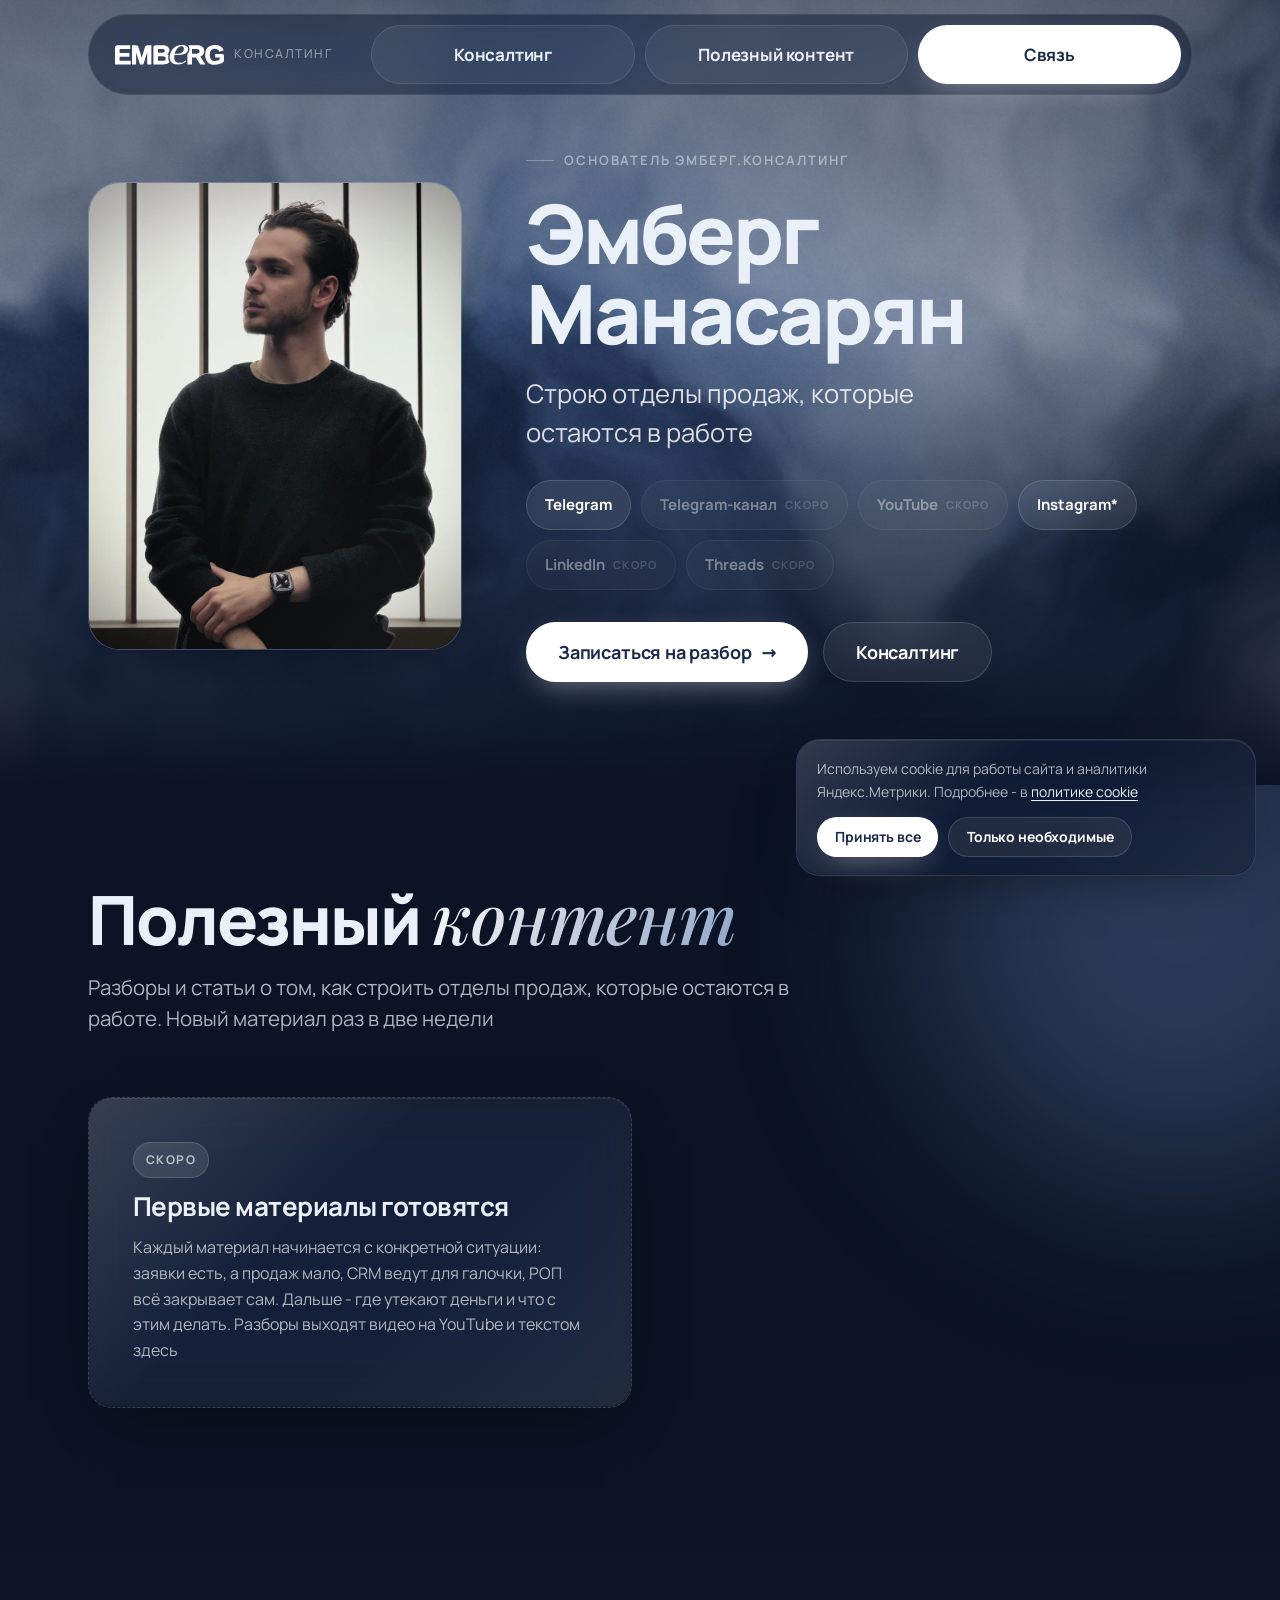
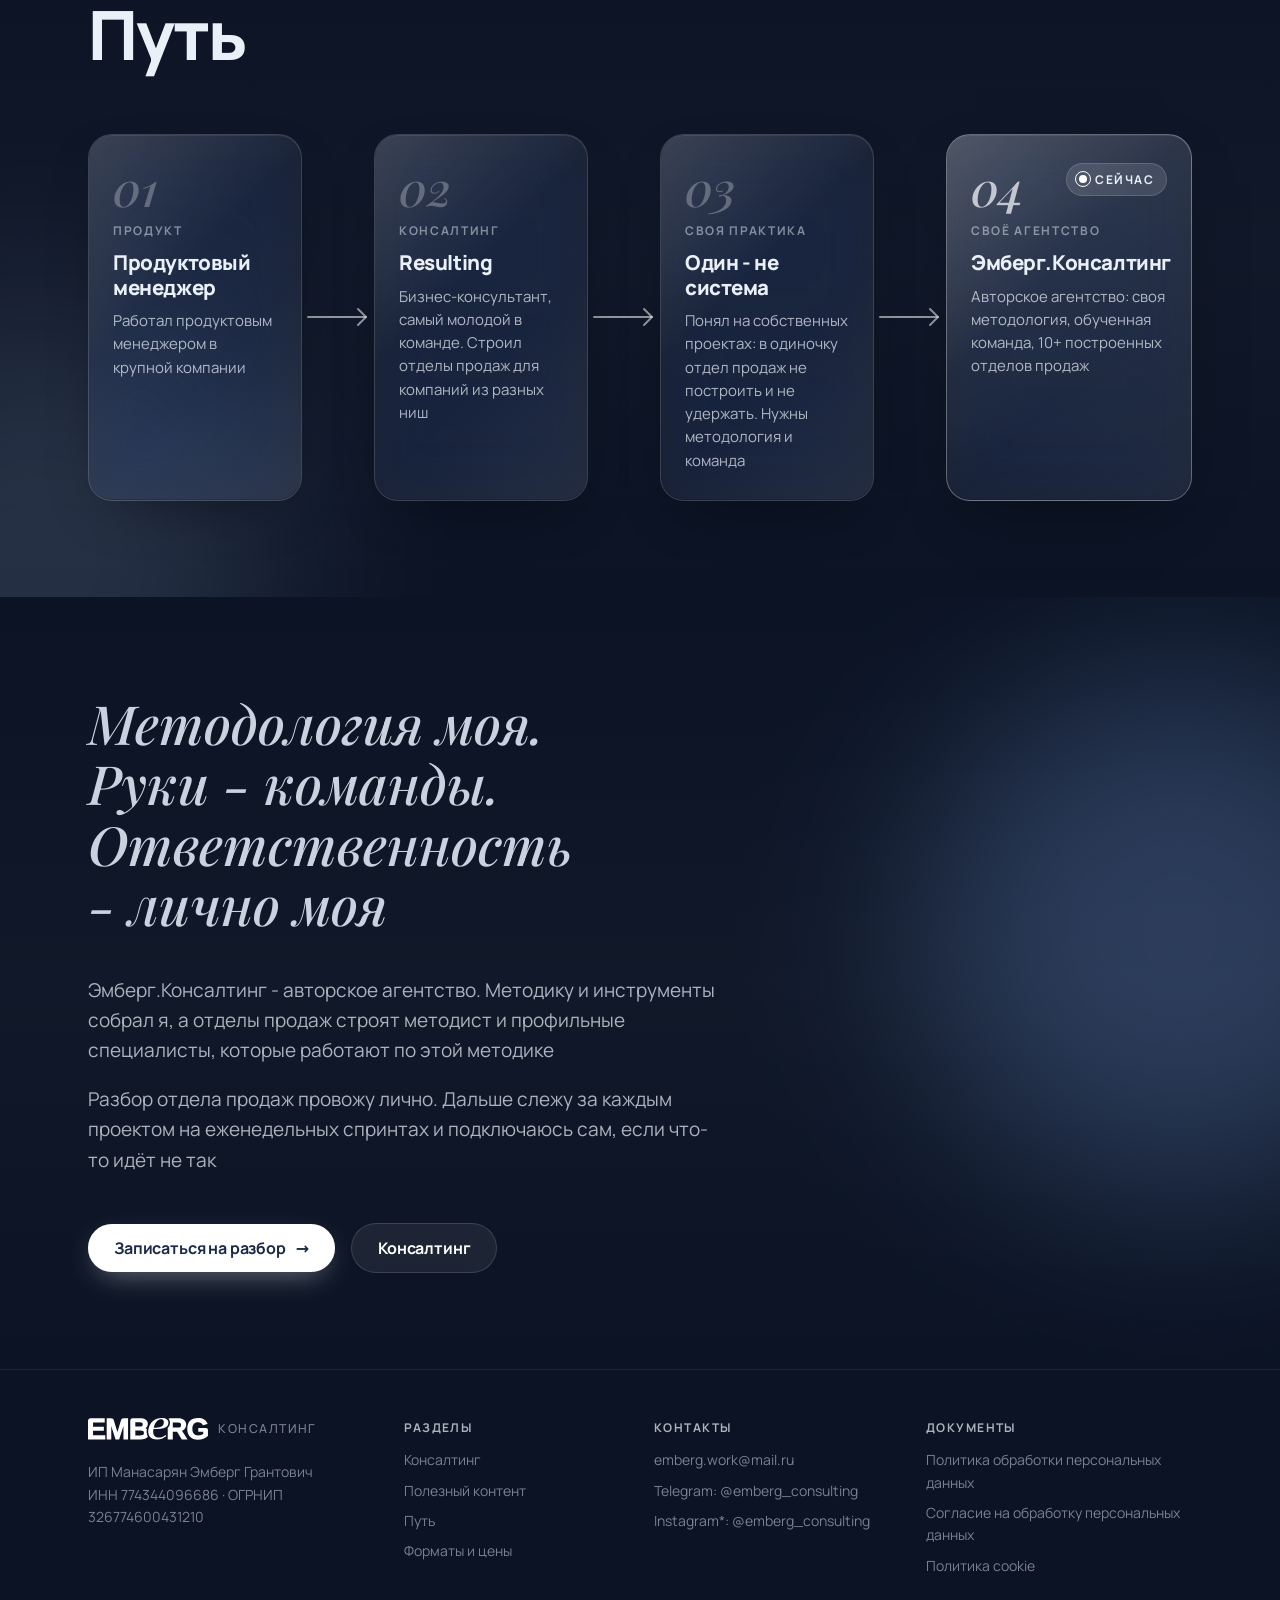
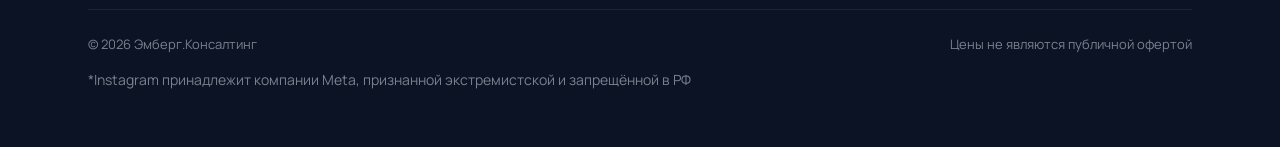
==== commit 70d616d5: "/emberg/: убраны три блока, «Полезный контент», кнопка «Консалтинг», анимированный «Путь» Co-Authore" ====
--- a/emberg/index.html
+++ b/emberg/index.html
@@ -9,13 +9,13 @@
 <meta name="robots" content="noindex, follow">
 <meta name="author" content="Эмберг Манасарян">
 <title>Эмберг Манасарян - основатель Эмберг.Консалтинг | Emberg Manasaryan</title>
-<meta name="description" content="Эмберг Манасарян (Emberg Manasaryan) - основатель Эмберг.Консалтинг. Строю отделы продаж, которые остаются в работе. Разборы отделов продаж, путь, подход и гарантии">
+<meta name="description" content="Эмберг Манасарян (Emberg Manasaryan) - основатель Эмберг.Консалтинг. Строю отделы продаж, которые остаются в работе. Разборы, статьи и путь основателя">
 <link rel="canonical" href="https://emberg.consulting/emberg/">
 <meta property="og:type" content="profile">
 <meta property="og:locale" content="ru_RU">
 <meta property="og:site_name" content="Эмберг.Консалтинг">
 <meta property="og:title" content="Эмберг Манасарян - строю отделы продаж, которые остаются в работе">
-<meta property="og:description" content="Разборы отделов продаж, путь, подход и гарантии основателя Эмберг.Консалтинг">
+<meta property="og:description" content="Разборы, статьи и путь основателя Эмберг.Консалтинг">
 <meta property="og:url" content="https://emberg.consulting/emberg/">
 <meta property="og:image" content="https://emberg.consulting/assets/img/og.jpg">
 <meta property="og:image:width" content="1200">
@@ -52,20 +52,42 @@
 @media (min-width:860px){.feed{grid-template-columns:repeat(2,minmax(0,1fr))}}
 .feed-empty{padding:clamp(28px,4vw,44px);display:grid;gap:14px;border-style:dashed}
 .feed-empty p{color:var(--text-2);max-width:60ch}
-.path{display:grid;gap:0;overflow:hidden}
-.path .role b{display:flex;align-items:baseline;gap:12px}
-.path .role .n{font-family:var(--serif);font-style:italic;font-weight:500;font-size:28px;line-height:1;color:rgba(255,255,255,.35)}
-.vows .phase p{color:var(--text-2);font-size:16px;margin-top:4px}
-.vows .phase p+p{margin-top:12px}
-.vows .phase.is-no{background:rgba(255,255,255,.03)}
-.nots{display:grid;gap:10px;max-width:900px}
-.nots li{position:relative;padding:18px 22px 18px 58px;border-radius:var(--r-md);background:rgba(255,255,255,.04);border:1px solid rgba(255,255,255,.08);color:var(--text)}
-.nots li::before{content:"";position:absolute;left:20px;top:21px;width:20px;height:20px;border-radius:50%;border:1px solid var(--glass-border);background:rgba(255,255,255,.08) url("data:image/svg+xml,%3Csvg xmlns='http://www.w3.org/2000/svg' viewBox='0 0 24 24' fill='none' stroke='white' stroke-width='3' stroke-linecap='round'%3E%3Cpath d='M6 12h12'/%3E%3C/svg%3E") center/10px no-repeat}
-.nots li span{display:block;font-size:15px;color:var(--text-2);margin-top:4px}
+.journey{list-style:none;margin:0;padding:0;display:flex;flex-direction:column}
+@media (min-width:980px){.journey{display:grid;grid-template-columns:minmax(0,1fr) 72px minmax(0,1fr) 72px minmax(0,1fr) 72px minmax(0,1.15fr);align-items:stretch}}
+.j-step{opacity:0;transform:translateY(28px) scale(.97);transition:opacity .8s var(--ease),transform 1s var(--ease);transition-delay:calc(var(--i) * .5s)}
+.journey.go .j-step,.j-step.go{opacity:1;transform:none}
+.j-card{position:relative;height:100%;padding:28px 24px;display:flex;flex-direction:column;gap:10px;overflow:hidden;transition:transform .5s var(--ease),border-color .4s}
+.j-card::after{content:"";position:absolute;inset:0;border-radius:inherit;pointer-events:none;opacity:0;transition:opacity .4s;background:radial-gradient(220px circle at var(--mx,50%) var(--my,0%),rgba(255,255,255,.14),transparent 70%)}
+.j-card:hover{transform:translateY(-4px);border-color:var(--glass-border-hi)}
+.j-card:hover::after{opacity:1}
+.j-n{font-family:var(--serif);font-style:italic;font-weight:500;font-size:48px;line-height:1;color:rgba(255,255,255,.28);transition:color .6s}
+.journey.go .j-step:last-child .j-n,.j-step.is-now.go .j-n{color:rgba(255,255,255,.7)}
+.j-kicker{font-size:12px;font-weight:600;letter-spacing:.14em;text-transform:uppercase;color:var(--text-3)}
+.j-card b{font-size:clamp(19px,1.6vw,22px);font-weight:800;letter-spacing:-.02em;line-height:1.2}
+.j-card p{color:var(--text-2);font-size:15px;line-height:1.55}
+.j-arrow{display:grid;place-items:center;height:64px}
+.j-arrow svg{width:64px;height:24px;overflow:visible;transform:rotate(90deg)}
+@media (min-width:980px){.j-arrow{height:auto}.j-arrow svg{transform:none}}
+.j-arrow path{fill:none;stroke-linecap:round;stroke-linejoin:round}
+.j-arrow .line,.j-arrow .head{stroke:rgba(255,255,255,.55);stroke-width:2;stroke-dasharray:100;stroke-dashoffset:100;transition:stroke-dashoffset .7s var(--ease);transition-delay:calc(var(--i) * .5s + .35s)}
+.j-arrow .head{transition-delay:calc(var(--i) * .5s + .8s)}
+.journey.go .j-arrow .line,.journey.go .j-arrow .head,.j-arrow.go .line,.j-arrow.go .head{stroke-dashoffset:0}
+@media (max-width:979px){.j-step,.j-arrow .line{transition-delay:0s}.j-arrow .head{transition-delay:.45s}.j-arrow .flow{animation-delay:0s}}
+.j-arrow .flow{stroke:#fff;stroke-width:2.4;stroke-dasharray:14 86;stroke-dashoffset:100;opacity:0;filter:drop-shadow(0 0 4px rgba(255,255,255,.8))}
+.journey.done .j-arrow .flow,.j-arrow.done .flow{opacity:.95;animation:j-flow 2.6s linear infinite;animation-delay:calc(var(--i) * .35s)}
+@keyframes j-flow{to{stroke-dashoffset:0}}
+.j-step.is-now .j-card{border-color:var(--glass-border-hi);background:linear-gradient(160deg,rgba(255,255,255,.16),rgba(255,255,255,.04))}
+.journey.go .j-step.is-now .j-card,.j-step.is-now.go .j-card{animation:j-glow 3.2s var(--ease) 2.2s infinite}
+@keyframes j-glow{0%,100%{box-shadow:0 1px 0 rgba(255,255,255,.08) inset,0 20px 60px -30px rgba(0,0,0,.6)}50%{box-shadow:0 1px 0 rgba(255,255,255,.12) inset,0 0 0 1px rgba(255,255,255,.18),0 0 48px -6px rgba(143,166,200,.55)}}
+.j-now{display:inline-flex;align-items:center;gap:8px;align-self:flex-start;padding:6px 12px;border-radius:var(--r-pill);font-size:12px;font-weight:700;letter-spacing:.12em;text-transform:uppercase;background:rgba(255,255,255,.12);border:1px solid var(--glass-border)}
+.j-now i{position:relative;width:8px;height:8px;border-radius:50%;background:#fff}
+.j-now i::after{content:"";position:absolute;inset:-4px;border-radius:50%;border:1px solid #fff;animation:j-ping 1.8s var(--ease) infinite}
+@keyframes j-ping{0%{transform:scale(.6);opacity:1}100%{transform:scale(2.2);opacity:0}}
+.j-top{display:flex;align-items:center;justify-content:space-between;gap:12px}
+@media (prefers-reduced-motion:reduce){.j-step{opacity:1;transform:none}.j-arrow .line,.j-arrow .head{stroke-dashoffset:0}.j-arrow .flow{display:none}}
 .motto{font-family:var(--serif);font-style:italic;font-weight:500;font-size:clamp(30px,4.4vw,54px);line-height:1.12;color:var(--silver);max-width:20ch;text-wrap:balance}
 .how-text{display:grid;gap:18px;max-width:64ch;margin-top:clamp(28px,4vw,40px)}
 .how-text p{color:var(--text-2);font-size:clamp(17px,1.5vw,19px)}
-.points .point-title b{font-size:20px}
 </style>
 </head>
 <body>
@@ -75,8 +97,8 @@
     <div class="header-inner">
       <a href="/" class="wordmark" aria-label="Эмберг.Консалтинг - на главную"><img class="logo" src="/assets/img/logo.svg" alt="Эмберг.Консалтинг (Emberg Consulting)" width="350" height="64"><span class="sub">консалтинг</span></a>
       <nav class="nav" aria-label="Разделы">
-        <a href="#razbory">Разборы</a>
-        <a href="#podhod">Подход</a>
+        <a href="/">Консалтинг</a>
+        <a href="#kontent">Полезный контент</a>
         <a class="nav-cta" data-cta="C20" href="https://t.me/emberg_consulting">Связь</a>
       </nav>
       <button class="burger" aria-label="Меню" aria-expanded="false"><span></span><span></span><span></span></button>
@@ -86,9 +108,9 @@
 
 <div class="mobile-menu" aria-label="Мобильное меню">
   <div>
-    <a class="item" href="#razbory">Разборы</a>
-    <a class="item" href="#podhod">Подход</a>
-    <a class="item" href="/">Агентство</a>
+    <a class="item" href="/">Консалтинг</a>
+    <a class="item" href="#kontent">Полезный контент</a>
+    <a class="item" href="#put">Путь</a>
     <a class="item" data-cta="C21" href="https://t.me/emberg_consulting">Связь</a>
   </div>
   <a class="btn btn-primary" data-cta="C01" href="https://t.me/emberg_consulting">Записаться на разбор</a>
@@ -119,26 +141,26 @@
         </div>
         <div class="p-cta reveal d5">
           <a class="btn btn-primary btn-lg" data-cta="C02" href="https://t.me/emberg_consulting">Записаться на разбор <span class="arr">→</span></a>
-          <a class="btn btn-glass btn-lg" href="/#services">Форматы и цены</a>
+          <a class="btn btn-glass btn-lg" href="/">Консалтинг</a>
         </div>
       </div>
     </div>
   </div>
 </section>
 
-<!-- Разборы -->
-<section class="section" id="razbory">
+<!-- Полезный контент -->
+<section class="section" id="kontent">
   <div class="orb orb-a"></div>
   <div class="container">
     <div class="section-head reveal">
-      <h2 class="h-section">Разборы</h2>
-      <p class="lead">Как ломаются отделы продаж и что с этим делать - на реальных ситуациях. Видео и текст раз в две недели</p>
+      <h2 class="h-section">Полезный <span class="accent">контент</span></h2>
+      <p class="lead">Разборы и статьи о том, как строить отделы продаж, которые остаются в работе. Новый материал раз в две недели</p>
     </div>
     <div class="feed reveal-stagger">
       <article class="card glass feed-empty">
         <span class="tag">Скоро</span>
-        <h3 class="h-card">Первый разбор готовится</h3>
-        <p>Каждый разбор начинается с конкретной ситуации: заявки есть, а продаж мало, CRM ведут для галочки, РОП всё закрывает сам. Дальше - где утекают деньги, к какой точке отказа это относится и что с этим делают</p>
+        <h3 class="h-card">Первые материалы готовятся</h3>
+        <p>Каждый материал начинается с конкретной ситуации: заявки есть, а продаж мало, CRM ведут для галочки, РОП всё закрывает сам. Дальше - где утекают деньги и что с этим делать. Разборы выходят видео на YouTube и текстом здесь</p>
       </article>
     </div>
   </div>
@@ -151,96 +173,15 @@
     <div class="section-head reveal">
       <h2 class="h-section">Путь</h2>
     </div>
-    <div class="path roles glass reveal">
-      <div class="role"><b><span class="n">01</span>Продуктовый менеджер</b><p>Работал продуктовым менеджером в крупной компании</p></div>
-      <div class="role"><b><span class="n">02</span>Resulting</b><p>Бизнес-консультант, самый молодой в команде. Строил отделы продаж для компаний из разных ниш</p></div>
-      <div class="role"><b><span class="n">03</span>Своя практика</b><p>Понял на собственных проектах: один человек физически не закрывает все пять точек, в которых ломаются отделы продаж. Нужны методология и команда</p></div>
-      <div class="role"><b><span class="n">04</span>Эмберг.Консалтинг</b><p>Авторское агентство: своя методология, обученная команда, 10+ построенных отделов продаж</p></div>
-    </div>
-  </div>
-</section>
-
-<!-- Пять точек отказа -->
-<section class="section" id="podhod">
-  <div class="orb orb-a" style="top:30%;right:auto;left:-240px"></div>
-  <div class="container">
-    <div class="section-head reveal">
-      <h2 class="h-section">Почему отделы продаж <span class="accent">откатываются</span> назад</h2>
-      <p class="lead">Всё, что внедряли, работает ровно столько, сколько собственник это толкает. Обычно ломается в одной из пяти точек - и особая ниша тут, как правило, ни при чём</p>
-    </div>
-    <div class="points reveal-stagger">
-      <div class="point glass">
-        <div class="point-title"><span class="n">01</span><b>Полномочия</b></div>
-        <div><span class="lbl">Где ломается</span><p>Внедрял тот, у кого нет права менять модель продаж, роли и мотивацию: РОП, подрядчик, отдельный сотрудник</p></div>
-        <div class="fix"><span class="lbl">Как закрываю</span><p>Работаю только с собственником. Меняем фундамент - модель продаж, роли, кто что продаёт и кому, - а не скрипт поверх кривой конструкции</p></div>
-      </div>
-      <div class="point glass">
-        <div class="point-title"><span class="n">02</span><b>Участие</b></div>
-        <div><span class="lbl">Где ломается</span><p>Решение приняли без тех, кто будет им пользоваться. Дальше саботаж или тихое забывание</p></div>
-        <div class="fix"><span class="lbl">Как закрываю</span><p>Работаю снизу вверх: потребности снимаем с менеджеров, а не только с руководства. Фактура для решений - от тех, кто работает руками</p></div>
-      </div>
-      <div class="point glass">
-        <div class="point-title"><span class="n">03</span><b>Приёмка</b></div>
-        <div><span class="lbl">Где ломается</span><p>Знание передали, но не встроили в работу: материалы курса лежат в столе, документ консультанта - в папке</p></div>
-        <div class="fix"><span class="lbl">Как закрываю</span><p>Каждый инструмент проходит защиту. Дальше не идём, пока предыдущий этап не работает</p></div>
-      </div>
-      <div class="point glass">
-        <div class="point-title"><span class="n">04</span><b>Носитель</b></div>
-        <div><span class="lbl">Где ломается</span><p>Подрядчик ушёл - и система ушла вместе с ним, потому что жила у него в голове. То же с РОПом, который всё закрывает сам: ушёл в другую компанию - и всё встало</p></div>
-        <div class="fix"><span class="lbl">Как закрываю</span><p>Система живёт в Notion и CRM: воронка, карточка сделки, автозадачи, шаблоны, база знаний. Продумываем, кто и в какой момент открывает каждый инструмент</p></div>
-      </div>
-      <div class="point glass">
-        <div class="point-title"><span class="n">05</span><b>Время и текучка</b></div>
-        <div><span class="lbl">Где ломается</span><p>Ушли обученные люди - всё обнулилось. Сместились приоритеты - инструмент тихо ушёл на задний план</p></div>
-        <div class="fix"><span class="lbl">Как закрываю</span><p>Новый сотрудник входит в готовую систему через базу знаний, а после проекта мы возвращаемся на контрольные аудиты</p></div>
-      </div>
-    </div>
-  </div>
-</section>
-
-<!-- Гарантии -->
-<section class="section section-alt" id="garantii">
-  <div class="orb orb-b"></div>
-  <div class="container">
-    <div class="section-head reveal">
-      <h2 class="h-section">Что гарантирую, обещаю и <span class="accent">не обещаю</span></h2>
-      <p class="lead">На рынке привыкли обещать рост выручки в разы. Я разделяю три разных обязательства</p>
-    </div>
-    <div class="phases vows reveal-stagger">
-      <div class="phase glass">
-        <span class="tag">Гарантирую</span>
-        <h3 class="h-card">Дорожная карта будет внедрена целиком</h3>
-        <p>В согласованном объёме и в срок плюс-минус пара недель. Каждый инструмент вы принимаете на защите</p>
-        <p>Гарантирую своим именем: агентство авторское, и за работу команды я отвечаю лично</p>
-      </div>
-      <div class="phase glass">
-        <span class="tag">Обещаю</span>
-        <h3 class="h-card">Построенное останется в работе</h3>
-        <p>А не откатится назад через пару месяцев после нашего ухода. Для этого - защита этапов, система в Notion и CRM и контрольные аудиты через 1 и 3 месяца после проекта</p>
-      </div>
-      <div class="phase glass is-no">
-        <span class="tag">Не обещаю</span>
-        <h3 class="h-card">Рост выручки в цифрах</h3>
-        <p>На выручку, конверсию и число сделок влияют маркетинг, продукт, рынок и ваши кадровые решения. Мы их не контролируем</p>
-        <p>Ни один консалтинг не может гарантировать, что инструмент заработает. Те, кто гарантирует, занимаются инфоцыганством</p>
-      </div>
-    </div>
-  </div>
-</section>
-
-<!-- Чего не делаю -->
-<section class="section" id="ne-delayu">
-  <div class="container">
-    <div class="section-head reveal">
-      <h2 class="h-section">Чего я <span class="accent">не делаю</span></h2>
-    </div>
-    <ul class="nots reveal-stagger">
-      <li>Не продаю за вас<span>Не звоним вашим клиентам, не ведём переписку и не запускаем рекламу. Строим систему, в которой это делает ваша команда</span></li>
-      <li>Не работаю без собственника<span>Модель продаж, роли и мотивация - решения собственника. Без него менять фундамент некому</span></li>
-      <li>Не встраиваюсь в штат на постоянку<span>Задача - построить отдел, который работает без нас, а не стать ещё одним сотрудником</span></li>
-      <li>Не подбираю людей сам<span>Пишем профили должностей, мотивацию и воронку найма, а при необходимости подключаем рекрутера</span></li>
-      <li>Не беру компании, где выбирают только по цене<span>Если клиент решает по цене, наличию и срокам, отдел продаж почти ни на что не влияет</span></li>
-    </ul>
+    <ol class="journey">
+      <li class="j-step" style="--i:0"><div class="j-card glass"><div class="j-top"><span class="j-n">01</span></div><span class="j-kicker">Продукт</span><b>Продуктовый менеджер</b><p>Работал продуктовым менеджером в крупной компании</p></div></li>
+      <li class="j-arrow" style="--i:0" aria-hidden="true"><svg viewBox="0 0 64 24"><path class="line" pathLength="100" d="M2 12H60"/><path class="flow" pathLength="100" d="M2 12H60"/><path class="head" pathLength="100" d="M52 4l8 8-8 8"/></svg></li>
+      <li class="j-step" style="--i:1"><div class="j-card glass"><div class="j-top"><span class="j-n">02</span></div><span class="j-kicker">Консалтинг</span><b>Resulting</b><p>Бизнес-консультант, самый молодой в команде. Строил отделы продаж для компаний из разных ниш</p></div></li>
+      <li class="j-arrow" style="--i:1" aria-hidden="true"><svg viewBox="0 0 64 24"><path class="line" pathLength="100" d="M2 12H60"/><path class="flow" pathLength="100" d="M2 12H60"/><path class="head" pathLength="100" d="M52 4l8 8-8 8"/></svg></li>
+      <li class="j-step" style="--i:2"><div class="j-card glass"><div class="j-top"><span class="j-n">03</span></div><span class="j-kicker">Своя практика</span><b>Один - не система</b><p>Понял на собственных проектах: в одиночку отдел продаж не построить и не удержать. Нужны методология и команда</p></div></li>
+      <li class="j-arrow" style="--i:2" aria-hidden="true"><svg viewBox="0 0 64 24"><path class="line" pathLength="100" d="M2 12H60"/><path class="flow" pathLength="100" d="M2 12H60"/><path class="head" pathLength="100" d="M52 4l8 8-8 8"/></svg></li>
+      <li class="j-step is-now" style="--i:3"><div class="j-card glass"><div class="j-top"><span class="j-n">04</span><span class="j-now"><i></i>Сейчас</span></div><span class="j-kicker">Своё агентство</span><b>Эмберг.Консалтинг</b><p>Авторское агентство: своя методология, обученная команда, 10+ построенных отделов продаж</p></div></li>
+    </ol>
   </div>
 </section>
 
@@ -255,7 +196,7 @@
     </div>
     <div class="cta-row reveal">
       <a class="btn btn-primary" data-cta="C15" href="https://t.me/emberg_consulting">Записаться на разбор <span class="arr">→</span></a>
-      <a class="btn btn-glass" href="/#services">Форматы и цены</a>
+      <a class="btn btn-glass" href="/">Консалтинг</a>
     </div>
   </div>
 </section>
@@ -273,11 +214,9 @@
       <div class="col">
         <span class="lbl">Разделы</span>
         <ul>
-          <li><a href="#razbory">Разборы</a></li>
+          <li><a href="/">Консалтинг</a></li>
+          <li><a href="#kontent">Полезный контент</a></li>
           <li><a href="#put">Путь</a></li>
-          <li><a href="#podhod">Подход</a></li>
-          <li><a href="#garantii">Гарантии</a></li>
-          <li><a href="/">Эмберг.Консалтинг</a></li>
           <li><a href="/#services">Форматы и цены</a></li>
         </ul>
       </div>
@@ -317,5 +256,6 @@
 </div>
 
 <script src="/assets/main.js?v=16" defer></script>
+<script src="/emberg/journey.js?v=1" defer></script>
 </body>
 </html>
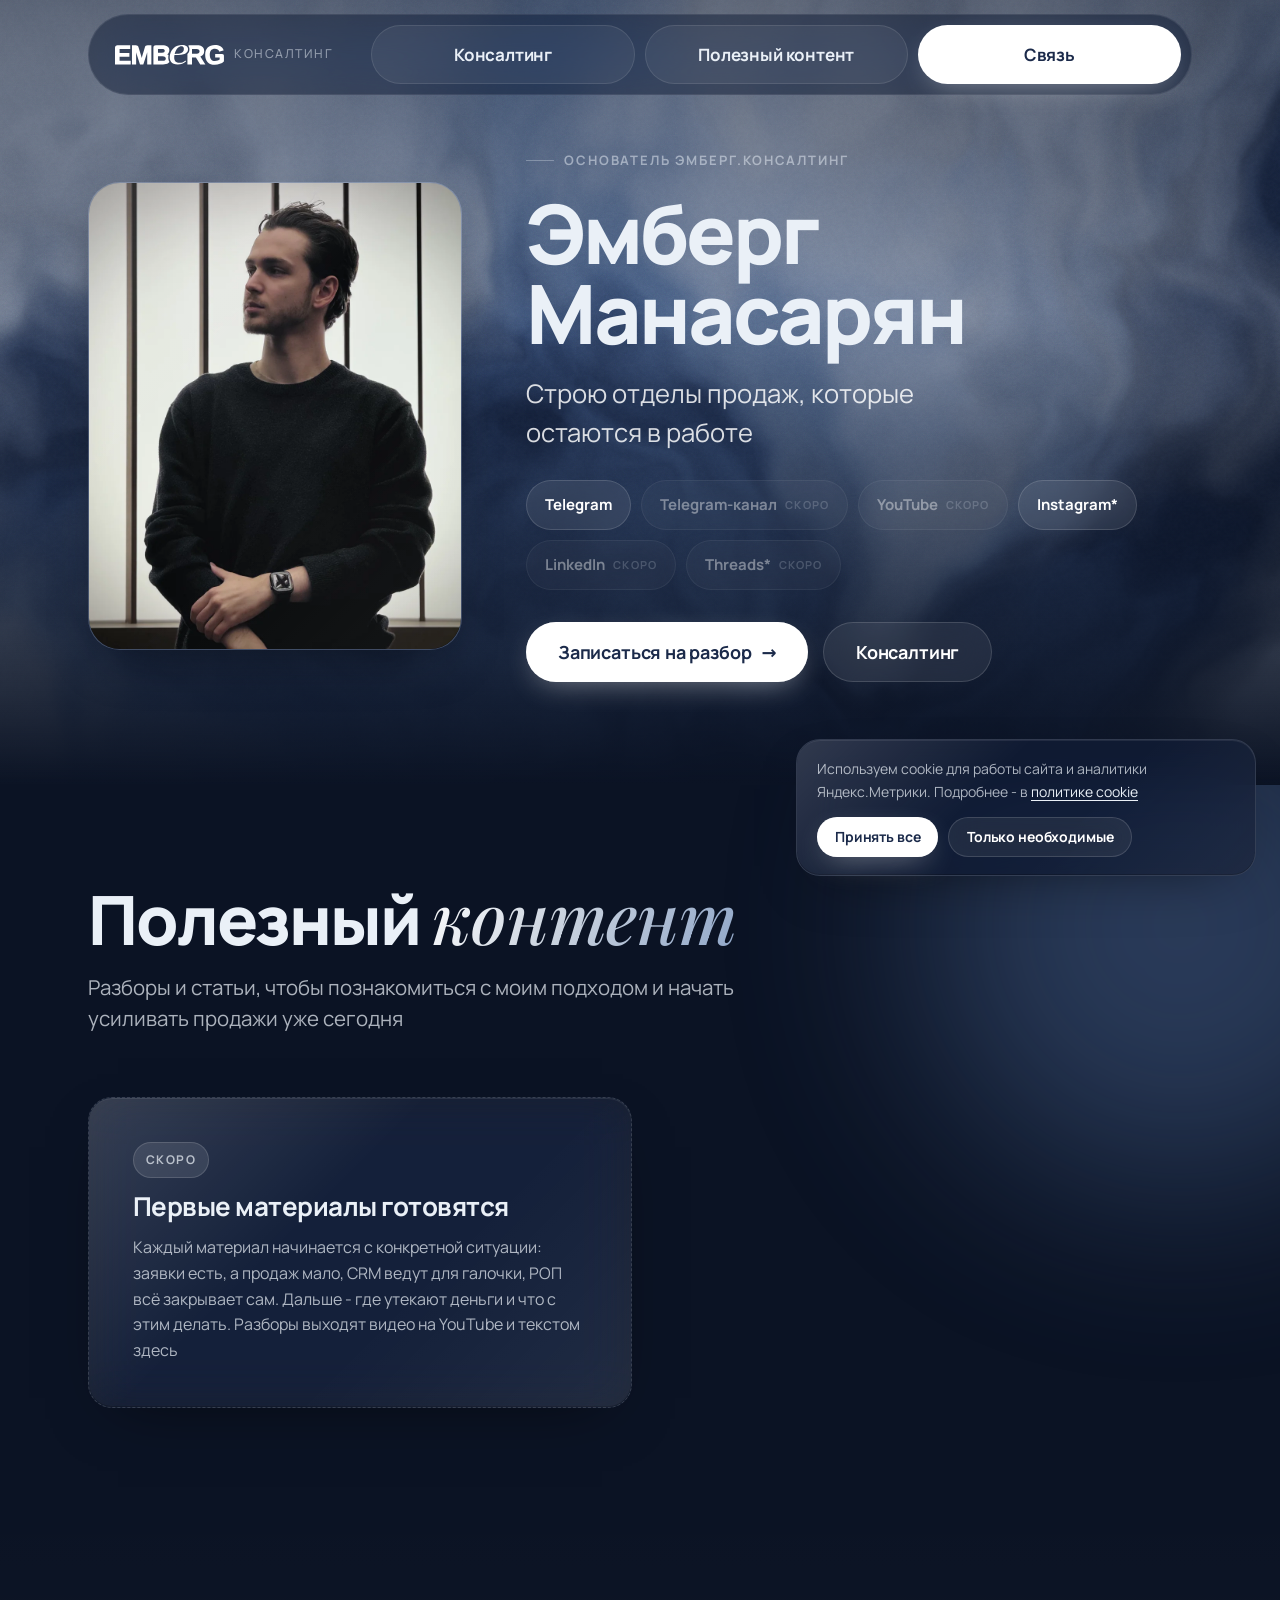
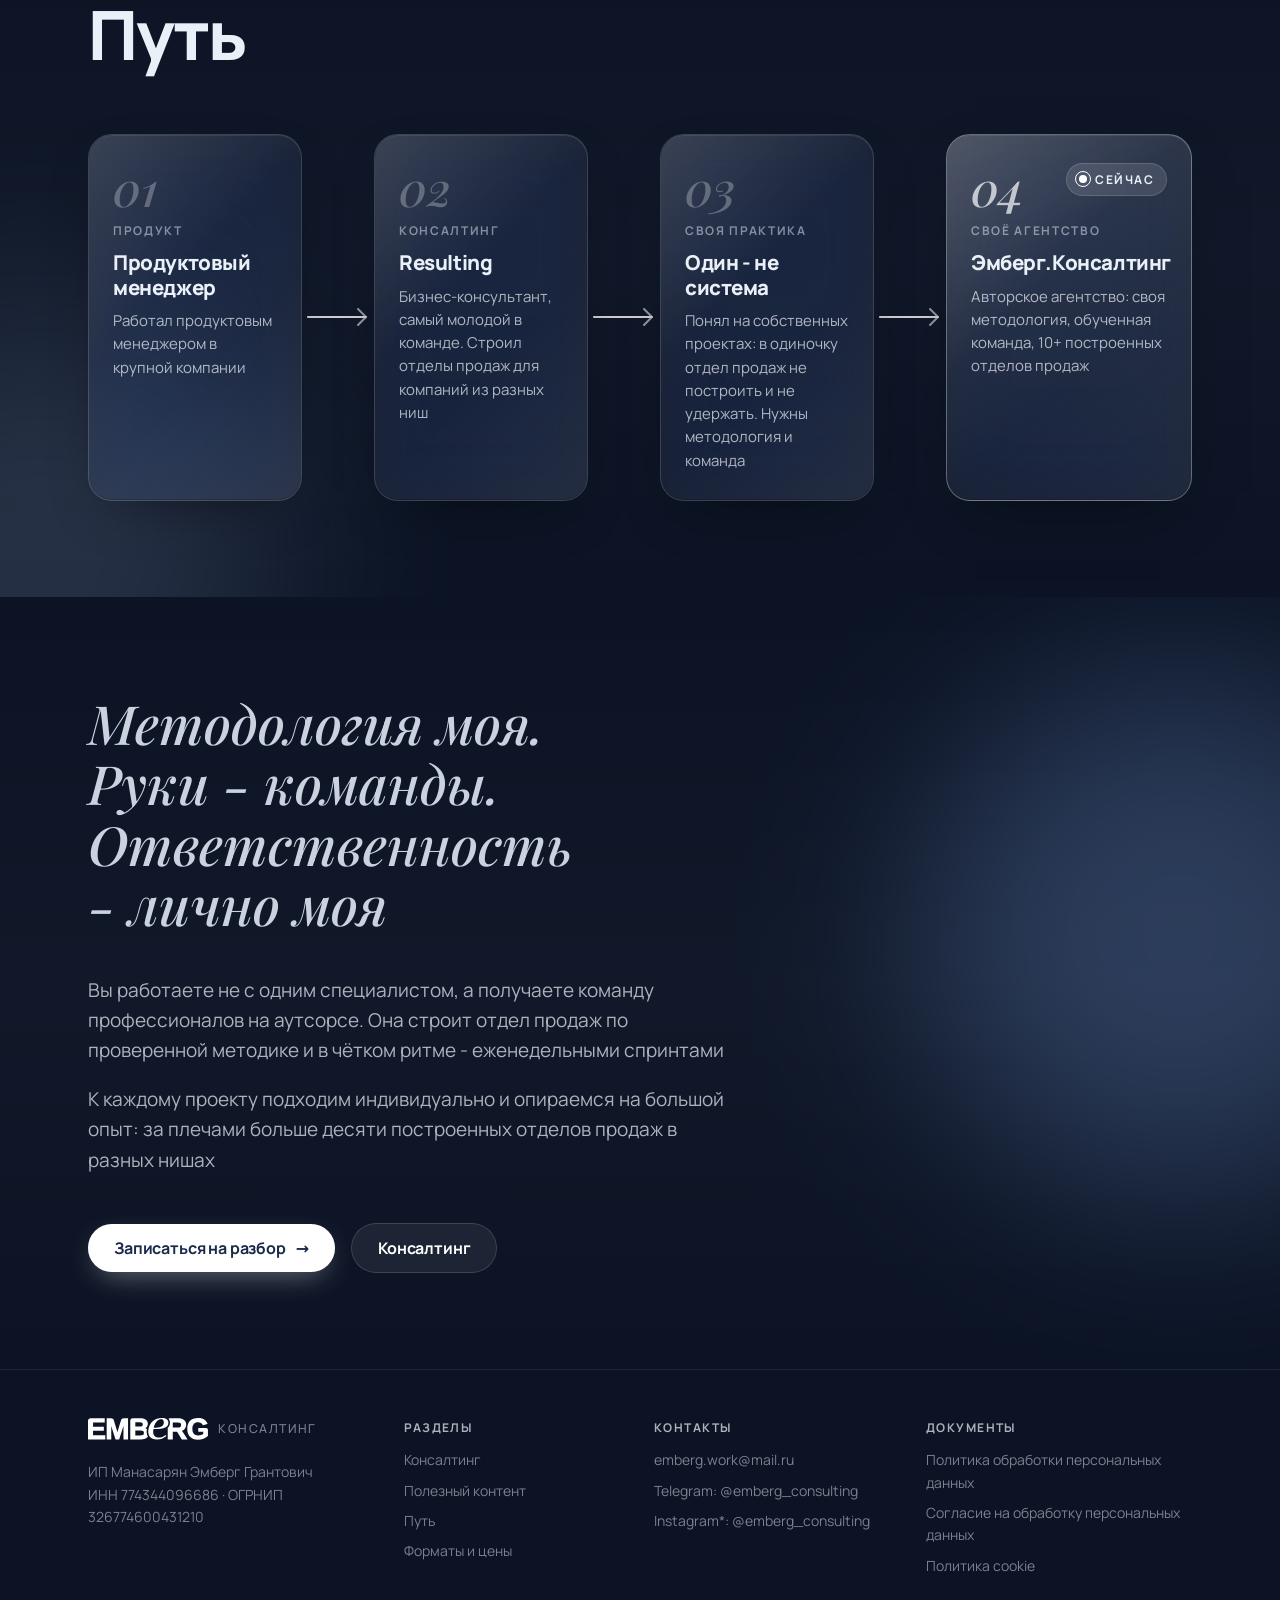
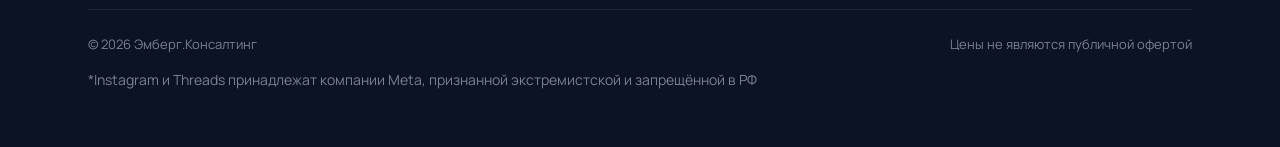
==== commit 20878556: "/emberg/: стрелки одним контуром, Threads со звёздочкой, новые тексты Co-Authored-By: Claude Opus 5." ====
--- a/emberg/index.html
+++ b/emberg/index.html
@@ -69,10 +69,9 @@
 .j-arrow svg{width:64px;height:24px;overflow:visible;transform:rotate(90deg)}
 @media (min-width:980px){.j-arrow{height:auto}.j-arrow svg{transform:none}}
 .j-arrow path{fill:none;stroke-linecap:round;stroke-linejoin:round}
-.j-arrow .line,.j-arrow .head{stroke:rgba(255,255,255,.55);stroke-width:2;stroke-dasharray:100;stroke-dashoffset:100;transition:stroke-dashoffset .7s var(--ease);transition-delay:calc(var(--i) * .5s + .35s)}
-.j-arrow .head{transition-delay:calc(var(--i) * .5s + .8s)}
-.journey.go .j-arrow .line,.journey.go .j-arrow .head,.j-arrow.go .line,.j-arrow.go .head{stroke-dashoffset:0}
-@media (max-width:979px){.j-step,.j-arrow .line{transition-delay:0s}.j-arrow .head{transition-delay:.45s}.j-arrow .flow{animation-delay:0s}}
+.j-arrow .line{stroke:rgba(255,255,255,.55);stroke-width:2;stroke-dasharray:100;stroke-dashoffset:100;transition:stroke-dashoffset .8s var(--ease);transition-delay:calc(var(--i) * .5s + .35s)}
+.journey.go .j-arrow .line,.j-arrow.go .line{stroke-dashoffset:0}
+@media (max-width:979px){.j-step,.j-arrow .line{transition-delay:0s}.j-arrow .flow{animation-delay:0s}}
 .j-arrow .flow{stroke:#fff;stroke-width:2.4;stroke-dasharray:14 86;stroke-dashoffset:100;opacity:0;filter:drop-shadow(0 0 4px rgba(255,255,255,.8))}
 .journey.done .j-arrow .flow,.j-arrow.done .flow{opacity:.95;animation:j-flow 2.6s linear infinite;animation-delay:calc(var(--i) * .35s)}
 @keyframes j-flow{to{stroke-dashoffset:0}}
@@ -84,7 +83,7 @@
 .j-now i::after{content:"";position:absolute;inset:-4px;border-radius:50%;border:1px solid #fff;animation:j-ping 1.8s var(--ease) infinite}
 @keyframes j-ping{0%{transform:scale(.6);opacity:1}100%{transform:scale(2.2);opacity:0}}
 .j-top{display:flex;align-items:center;justify-content:space-between;gap:12px}
-@media (prefers-reduced-motion:reduce){.j-step{opacity:1;transform:none}.j-arrow .line,.j-arrow .head{stroke-dashoffset:0}.j-arrow .flow{display:none}}
+@media (prefers-reduced-motion:reduce){.j-step{opacity:1;transform:none}.j-arrow .line{stroke-dashoffset:0}.j-arrow .flow{display:none}}
 .motto{font-family:var(--serif);font-style:italic;font-weight:500;font-size:clamp(30px,4.4vw,54px);line-height:1.12;color:var(--silver);max-width:20ch;text-wrap:balance}
 .how-text{display:grid;gap:18px;max-width:64ch;margin-top:clamp(28px,4vw,40px)}
 .how-text p{color:var(--text-2);font-size:clamp(17px,1.5vw,19px)}
@@ -137,7 +136,7 @@
           <span class="link-pill is-empty" aria-disabled="true">YouTube <span class="soon">скоро</span></span>
           <a class="link-pill" href="https://instagram.com/emberg_consulting" target="_blank" rel="noopener">Instagram*</a>
           <span class="link-pill is-empty" aria-disabled="true">LinkedIn <span class="soon">скоро</span></span>
-          <span class="link-pill is-empty" aria-disabled="true">Threads <span class="soon">скоро</span></span>
+          <span class="link-pill is-empty" aria-disabled="true">Threads* <span class="soon">скоро</span></span>
         </div>
         <div class="p-cta reveal d5">
           <a class="btn btn-primary btn-lg" data-cta="C02" href="https://t.me/emberg_consulting">Записаться на разбор <span class="arr">→</span></a>
@@ -154,7 +153,7 @@
   <div class="container">
     <div class="section-head reveal">
       <h2 class="h-section">Полезный <span class="accent">контент</span></h2>
-      <p class="lead">Разборы и статьи о том, как строить отделы продаж, которые остаются в работе. Новый материал раз в две недели</p>
+      <p class="lead">Разборы и статьи, чтобы познакомиться с моим подходом и начать усиливать продажи уже сегодня</p>
     </div>
     <div class="feed reveal-stagger">
       <article class="card glass feed-empty">
@@ -175,11 +174,11 @@
     </div>
     <ol class="journey">
       <li class="j-step" style="--i:0"><div class="j-card glass"><div class="j-top"><span class="j-n">01</span></div><span class="j-kicker">Продукт</span><b>Продуктовый менеджер</b><p>Работал продуктовым менеджером в крупной компании</p></div></li>
-      <li class="j-arrow" style="--i:0" aria-hidden="true"><svg viewBox="0 0 64 24"><path class="line" pathLength="100" d="M2 12H60"/><path class="flow" pathLength="100" d="M2 12H60"/><path class="head" pathLength="100" d="M52 4l8 8-8 8"/></svg></li>
+      <li class="j-arrow" style="--i:0" aria-hidden="true"><svg viewBox="0 0 64 24"><path class="line" pathLength="100" d="M2 12H60L52 4"/><path class="line" pathLength="100" d="M2 12H60L52 20"/><path class="flow" pathLength="100" d="M2 12H60L52 4"/><path class="flow" pathLength="100" d="M2 12H60L52 20"/></svg></li>
       <li class="j-step" style="--i:1"><div class="j-card glass"><div class="j-top"><span class="j-n">02</span></div><span class="j-kicker">Консалтинг</span><b>Resulting</b><p>Бизнес-консультант, самый молодой в команде. Строил отделы продаж для компаний из разных ниш</p></div></li>
-      <li class="j-arrow" style="--i:1" aria-hidden="true"><svg viewBox="0 0 64 24"><path class="line" pathLength="100" d="M2 12H60"/><path class="flow" pathLength="100" d="M2 12H60"/><path class="head" pathLength="100" d="M52 4l8 8-8 8"/></svg></li>
+      <li class="j-arrow" style="--i:1" aria-hidden="true"><svg viewBox="0 0 64 24"><path class="line" pathLength="100" d="M2 12H60L52 4"/><path class="line" pathLength="100" d="M2 12H60L52 20"/><path class="flow" pathLength="100" d="M2 12H60L52 4"/><path class="flow" pathLength="100" d="M2 12H60L52 20"/></svg></li>
       <li class="j-step" style="--i:2"><div class="j-card glass"><div class="j-top"><span class="j-n">03</span></div><span class="j-kicker">Своя практика</span><b>Один - не система</b><p>Понял на собственных проектах: в одиночку отдел продаж не построить и не удержать. Нужны методология и команда</p></div></li>
-      <li class="j-arrow" style="--i:2" aria-hidden="true"><svg viewBox="0 0 64 24"><path class="line" pathLength="100" d="M2 12H60"/><path class="flow" pathLength="100" d="M2 12H60"/><path class="head" pathLength="100" d="M52 4l8 8-8 8"/></svg></li>
+      <li class="j-arrow" style="--i:2" aria-hidden="true"><svg viewBox="0 0 64 24"><path class="line" pathLength="100" d="M2 12H60L52 4"/><path class="line" pathLength="100" d="M2 12H60L52 20"/><path class="flow" pathLength="100" d="M2 12H60L52 4"/><path class="flow" pathLength="100" d="M2 12H60L52 20"/></svg></li>
       <li class="j-step is-now" style="--i:3"><div class="j-card glass"><div class="j-top"><span class="j-n">04</span><span class="j-now"><i></i>Сейчас</span></div><span class="j-kicker">Своё агентство</span><b>Эмберг.Консалтинг</b><p>Авторское агентство: своя методология, обученная команда, 10+ построенных отделов продаж</p></div></li>
     </ol>
   </div>
@@ -191,8 +190,8 @@
   <div class="container">
     <p class="motto reveal">Методология моя. Руки - команды. Ответственность - лично моя</p>
     <div class="how-text reveal">
-      <p>Эмберг.Консалтинг - авторское агентство. Методику и инструменты собрал я, а отделы продаж строят методист и профильные специалисты, которые работают по этой методике</p>
-      <p>Разбор отдела продаж провожу лично. Дальше слежу за каждым проектом на еженедельных спринтах и подключаюсь сам, если что-то идёт не так</p>
+      <p>Вы работаете не с одним специалистом, а получаете команду профессионалов на аутсорсе. Она строит отдел продаж по проверенной методике и в чётком ритме - еженедельными спринтами</p>
+      <p>К каждому проекту подходим индивидуально и опираемся на большой опыт: за плечами больше десяти построенных отделов продаж в разных нишах</p>
     </div>
     <div class="cta-row reveal">
       <a class="btn btn-primary" data-cta="C15" href="https://t.me/emberg_consulting">Записаться на разбор <span class="arr">→</span></a>
@@ -241,7 +240,7 @@
       <span>© 2026 Эмберг.Консалтинг</span>
       <span>Цены не являются публичной офертой</span>
     </div>
-    <p class="footnote">*Instagram принадлежит компании Meta, признанной экстремистской и запрещённой в РФ</p>
+    <p class="footnote">*Instagram и Threads принадлежат компании Meta, признанной экстремистской и запрещённой в РФ</p>
   </div>
 </footer>
 
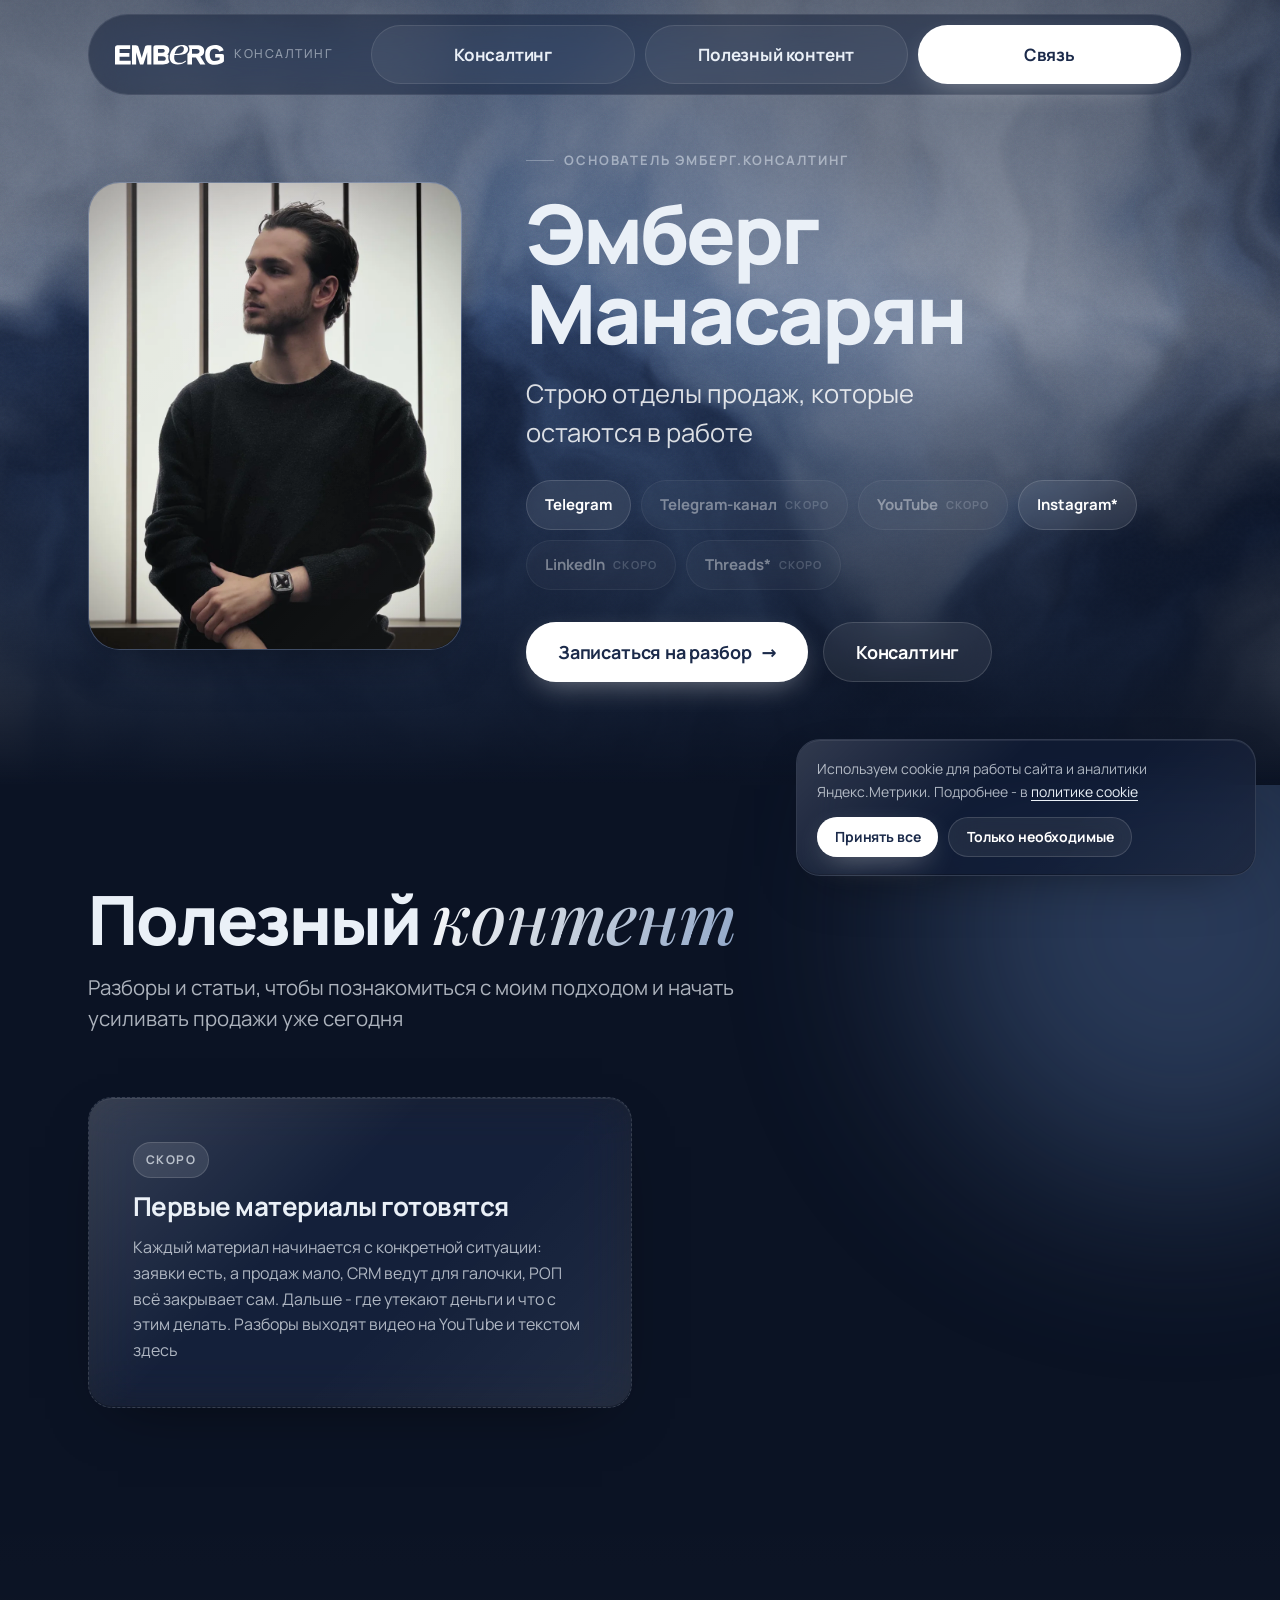
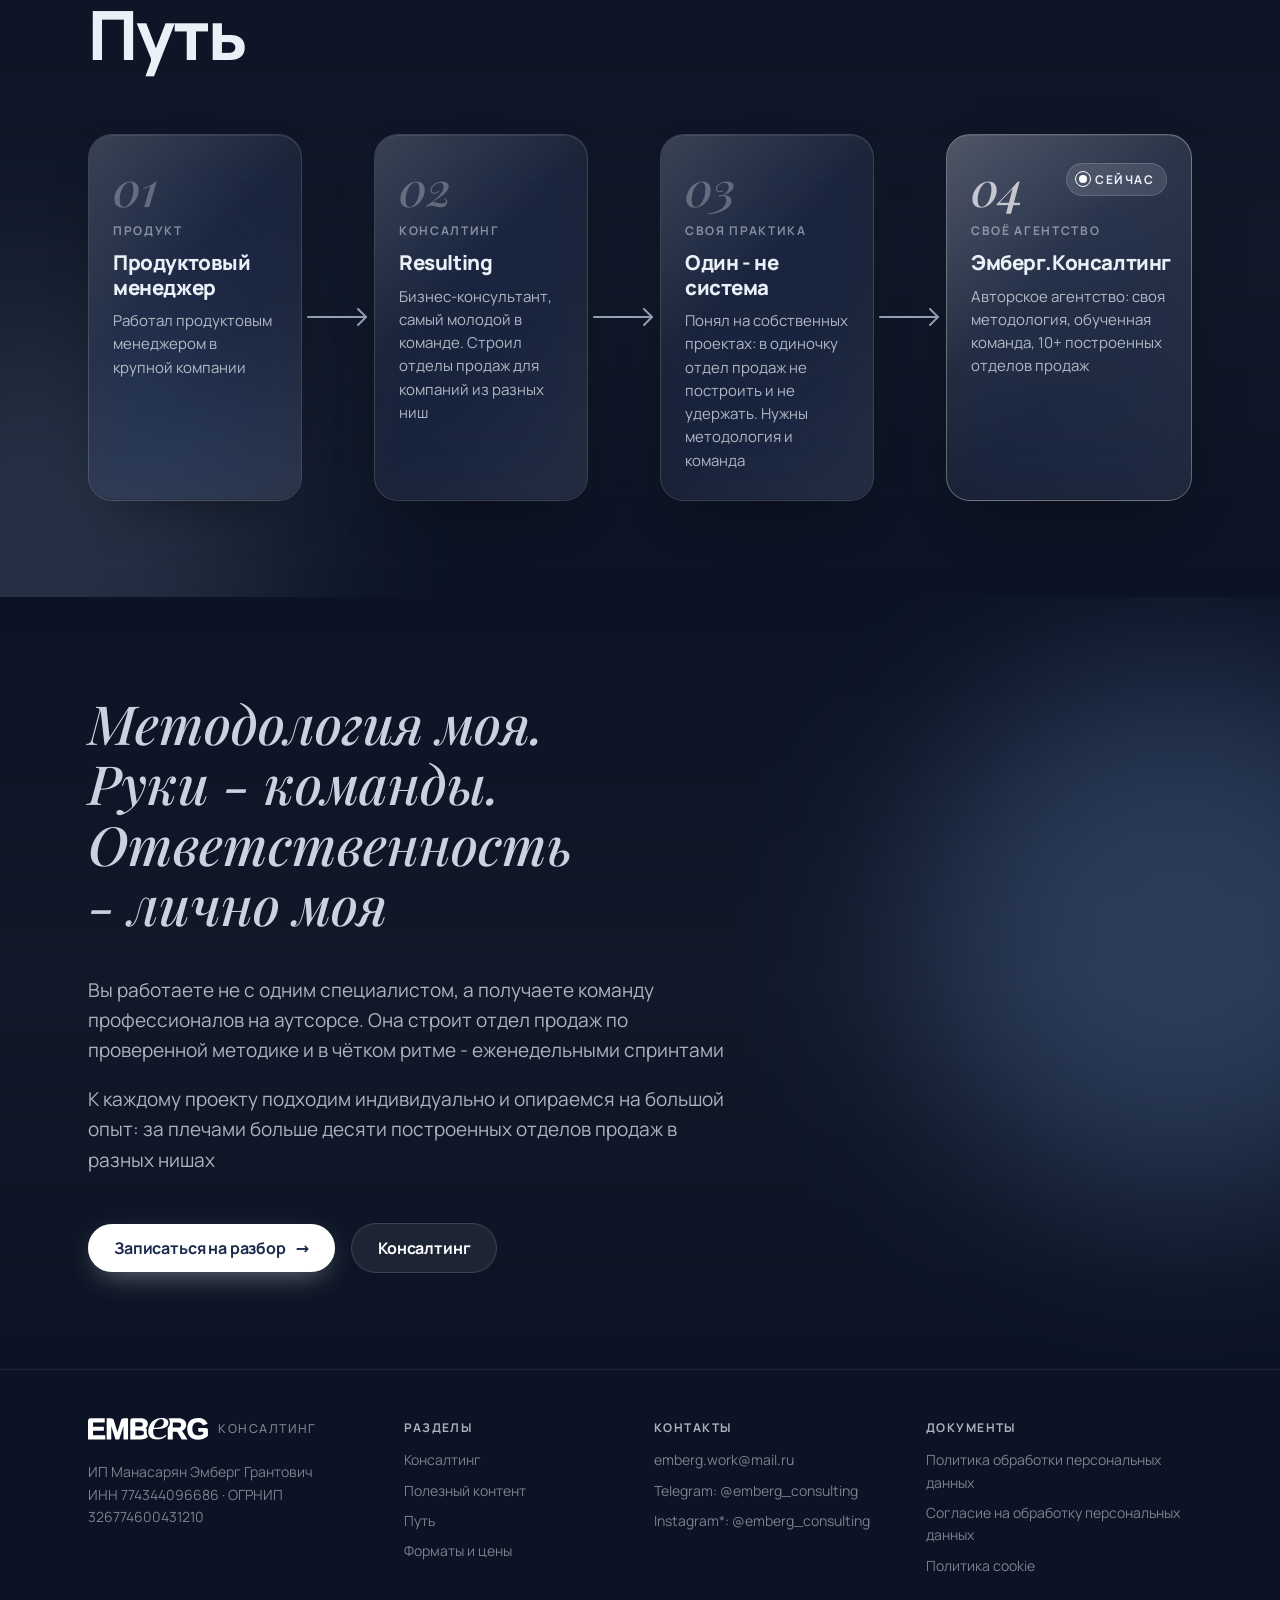
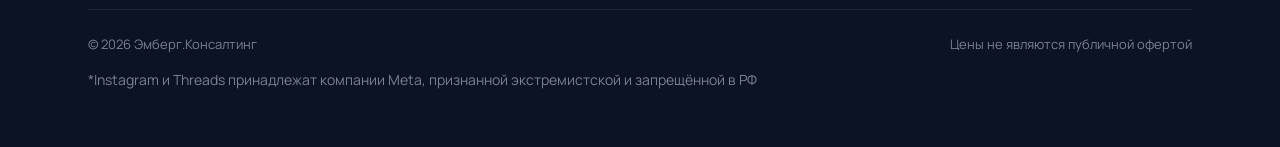
==== commit 714b2634: "/emberg/: стрелки рисуются одним движением вперёд, без цикла и без затемнения на кончике Co-Authored" ====
--- a/emberg/index.html
+++ b/emberg/index.html
@@ -68,13 +68,12 @@
 .j-arrow{display:grid;place-items:center;height:64px}
 .j-arrow svg{width:64px;height:24px;overflow:visible;transform:rotate(90deg)}
 @media (min-width:980px){.j-arrow{height:auto}.j-arrow svg{transform:none}}
-.j-arrow path{fill:none;stroke-linecap:round;stroke-linejoin:round}
-.j-arrow .line{stroke:rgba(255,255,255,.55);stroke-width:2;stroke-dasharray:100;stroke-dashoffset:100;transition:stroke-dashoffset .8s var(--ease);transition-delay:calc(var(--i) * .5s + .35s)}
-.journey.go .j-arrow .line,.j-arrow.go .line{stroke-dashoffset:0}
-@media (max-width:979px){.j-step,.j-arrow .line{transition-delay:0s}.j-arrow .flow{animation-delay:0s}}
-.j-arrow .flow{stroke:#fff;stroke-width:2.4;stroke-dasharray:14 86;stroke-dashoffset:100;opacity:0;filter:drop-shadow(0 0 4px rgba(255,255,255,.8))}
-.journey.done .j-arrow .flow,.j-arrow.done .flow{opacity:.95;animation:j-flow 2.6s linear infinite;animation-delay:calc(var(--i) * .35s)}
-@keyframes j-flow{to{stroke-dashoffset:0}}
+.j-arrow path{fill:none;stroke:#9AA6B8;stroke-width:2;stroke-linecap:round;stroke-linejoin:round;stroke-dasharray:100;stroke-dashoffset:100}
+/* линия и «усы» рисуются одним движением вперёд: усы стартуют, когда линия доходит до их основания, и заканчивают вместе с ней */
+.j-arrow .line{transition:stroke-dashoffset .7s linear;transition-delay:calc(var(--i) * .5s + .35s)}
+.j-arrow .barb{transition:stroke-dashoffset .1s linear;transition-delay:calc(var(--i) * .5s + .95s)}
+.journey.go .j-arrow path,.j-arrow.go path{stroke-dashoffset:0}
+@media (max-width:979px){.j-step,.j-arrow .line{transition-delay:0s}.j-arrow .barb{transition-delay:.6s}}
 .j-step.is-now .j-card{border-color:var(--glass-border-hi);background:linear-gradient(160deg,rgba(255,255,255,.16),rgba(255,255,255,.04))}
 .journey.go .j-step.is-now .j-card,.j-step.is-now.go .j-card{animation:j-glow 3.2s var(--ease) 2.2s infinite}
 @keyframes j-glow{0%,100%{box-shadow:0 1px 0 rgba(255,255,255,.08) inset,0 20px 60px -30px rgba(0,0,0,.6)}50%{box-shadow:0 1px 0 rgba(255,255,255,.12) inset,0 0 0 1px rgba(255,255,255,.18),0 0 48px -6px rgba(143,166,200,.55)}}
@@ -83,7 +82,7 @@
 .j-now i::after{content:"";position:absolute;inset:-4px;border-radius:50%;border:1px solid #fff;animation:j-ping 1.8s var(--ease) infinite}
 @keyframes j-ping{0%{transform:scale(.6);opacity:1}100%{transform:scale(2.2);opacity:0}}
 .j-top{display:flex;align-items:center;justify-content:space-between;gap:12px}
-@media (prefers-reduced-motion:reduce){.j-step{opacity:1;transform:none}.j-arrow .line{stroke-dashoffset:0}.j-arrow .flow{display:none}}
+@media (prefers-reduced-motion:reduce){.j-step{opacity:1;transform:none}.j-arrow path{stroke-dashoffset:0}}
 .motto{font-family:var(--serif);font-style:italic;font-weight:500;font-size:clamp(30px,4.4vw,54px);line-height:1.12;color:var(--silver);max-width:20ch;text-wrap:balance}
 .how-text{display:grid;gap:18px;max-width:64ch;margin-top:clamp(28px,4vw,40px)}
 .how-text p{color:var(--text-2);font-size:clamp(17px,1.5vw,19px)}
@@ -174,11 +173,11 @@
     </div>
     <ol class="journey">
       <li class="j-step" style="--i:0"><div class="j-card glass"><div class="j-top"><span class="j-n">01</span></div><span class="j-kicker">Продукт</span><b>Продуктовый менеджер</b><p>Работал продуктовым менеджером в крупной компании</p></div></li>
-      <li class="j-arrow" style="--i:0" aria-hidden="true"><svg viewBox="0 0 64 24"><path class="line" pathLength="100" d="M2 12H60L52 4"/><path class="line" pathLength="100" d="M2 12H60L52 20"/><path class="flow" pathLength="100" d="M2 12H60L52 4"/><path class="flow" pathLength="100" d="M2 12H60L52 20"/></svg></li>
+      <li class="j-arrow" style="--i:0" aria-hidden="true"><svg viewBox="0 0 64 24"><path class="line" pathLength="100" d="M2 12H60"/><path class="barb" pathLength="100" d="M52 4L60 12"/><path class="barb" pathLength="100" d="M52 20L60 12"/></svg></li>
       <li class="j-step" style="--i:1"><div class="j-card glass"><div class="j-top"><span class="j-n">02</span></div><span class="j-kicker">Консалтинг</span><b>Resulting</b><p>Бизнес-консультант, самый молодой в команде. Строил отделы продаж для компаний из разных ниш</p></div></li>
-      <li class="j-arrow" style="--i:1" aria-hidden="true"><svg viewBox="0 0 64 24"><path class="line" pathLength="100" d="M2 12H60L52 4"/><path class="line" pathLength="100" d="M2 12H60L52 20"/><path class="flow" pathLength="100" d="M2 12H60L52 4"/><path class="flow" pathLength="100" d="M2 12H60L52 20"/></svg></li>
+      <li class="j-arrow" style="--i:1" aria-hidden="true"><svg viewBox="0 0 64 24"><path class="line" pathLength="100" d="M2 12H60"/><path class="barb" pathLength="100" d="M52 4L60 12"/><path class="barb" pathLength="100" d="M52 20L60 12"/></svg></li>
       <li class="j-step" style="--i:2"><div class="j-card glass"><div class="j-top"><span class="j-n">03</span></div><span class="j-kicker">Своя практика</span><b>Один - не система</b><p>Понял на собственных проектах: в одиночку отдел продаж не построить и не удержать. Нужны методология и команда</p></div></li>
-      <li class="j-arrow" style="--i:2" aria-hidden="true"><svg viewBox="0 0 64 24"><path class="line" pathLength="100" d="M2 12H60L52 4"/><path class="line" pathLength="100" d="M2 12H60L52 20"/><path class="flow" pathLength="100" d="M2 12H60L52 4"/><path class="flow" pathLength="100" d="M2 12H60L52 20"/></svg></li>
+      <li class="j-arrow" style="--i:2" aria-hidden="true"><svg viewBox="0 0 64 24"><path class="line" pathLength="100" d="M2 12H60"/><path class="barb" pathLength="100" d="M52 4L60 12"/><path class="barb" pathLength="100" d="M52 20L60 12"/></svg></li>
       <li class="j-step is-now" style="--i:3"><div class="j-card glass"><div class="j-top"><span class="j-n">04</span><span class="j-now"><i></i>Сейчас</span></div><span class="j-kicker">Своё агентство</span><b>Эмберг.Консалтинг</b><p>Авторское агентство: своя методология, обученная команда, 10+ построенных отделов продаж</p></div></li>
     </ol>
   </div>
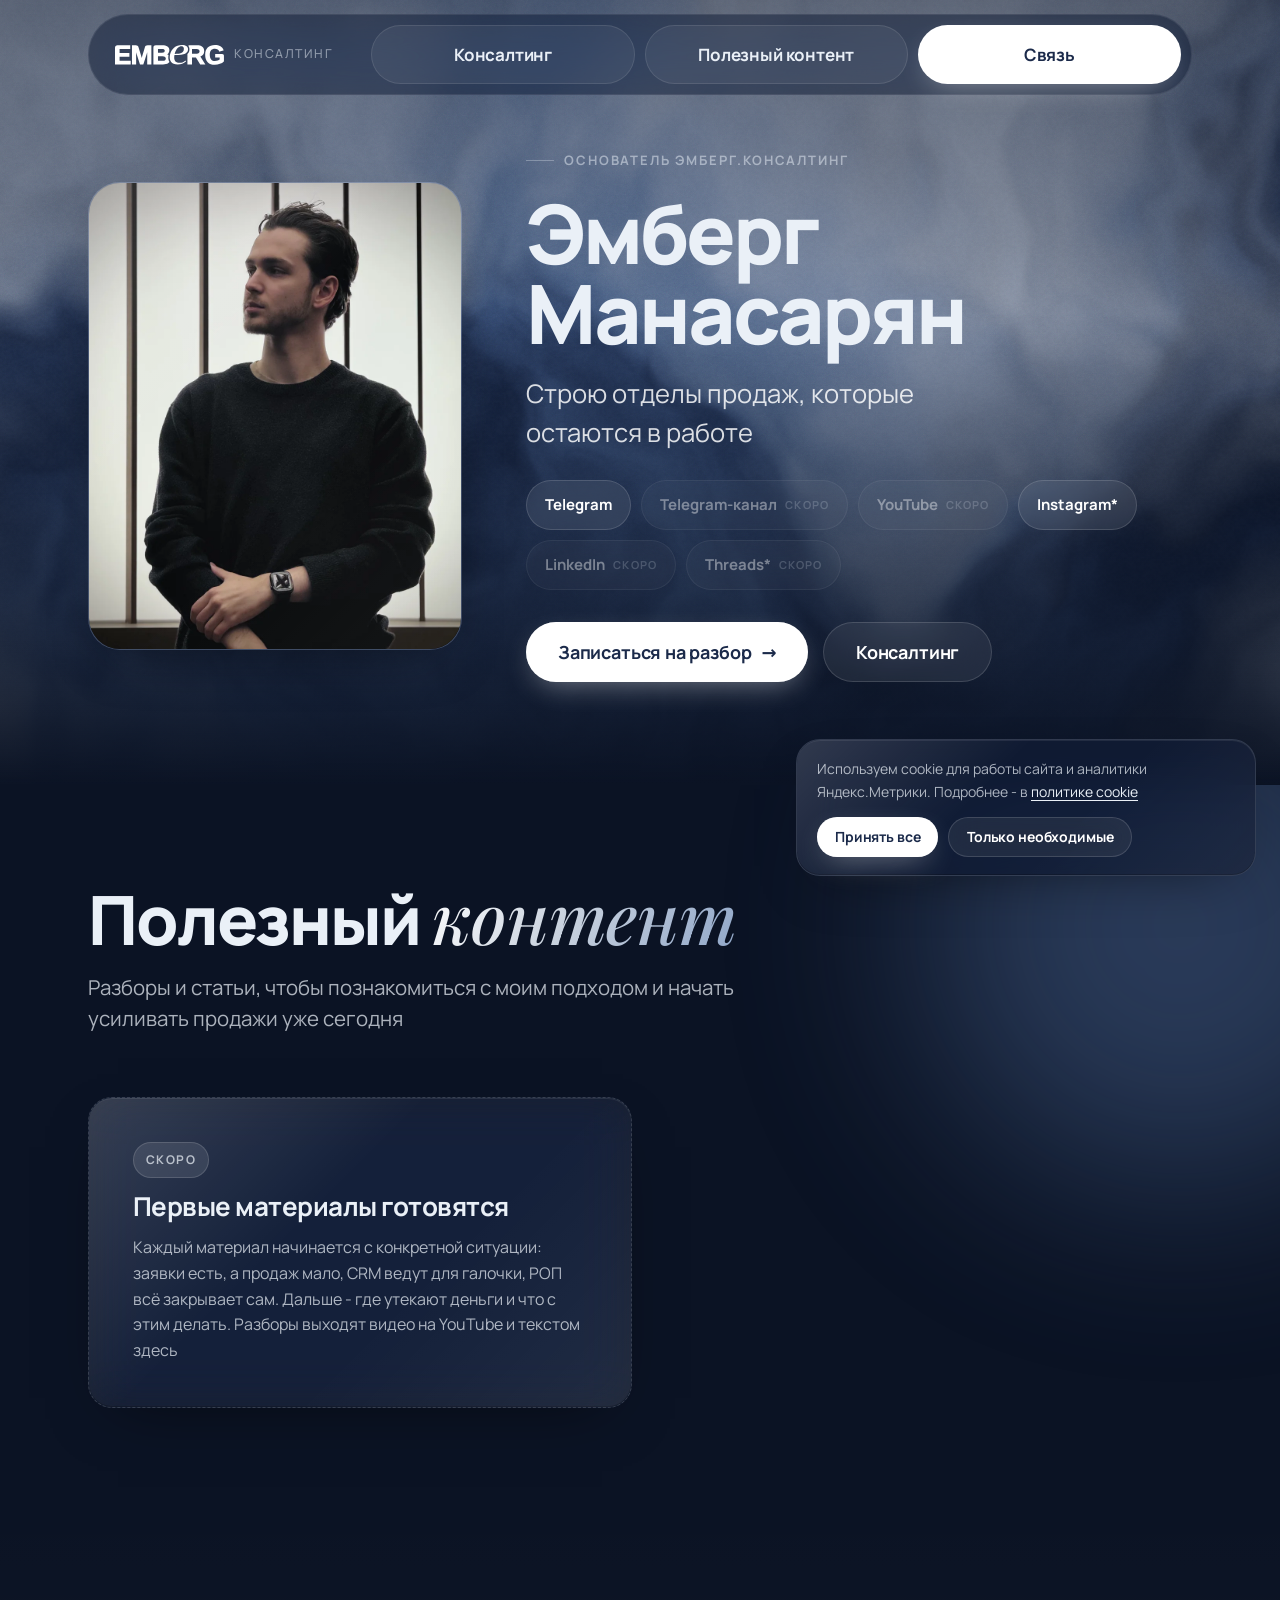
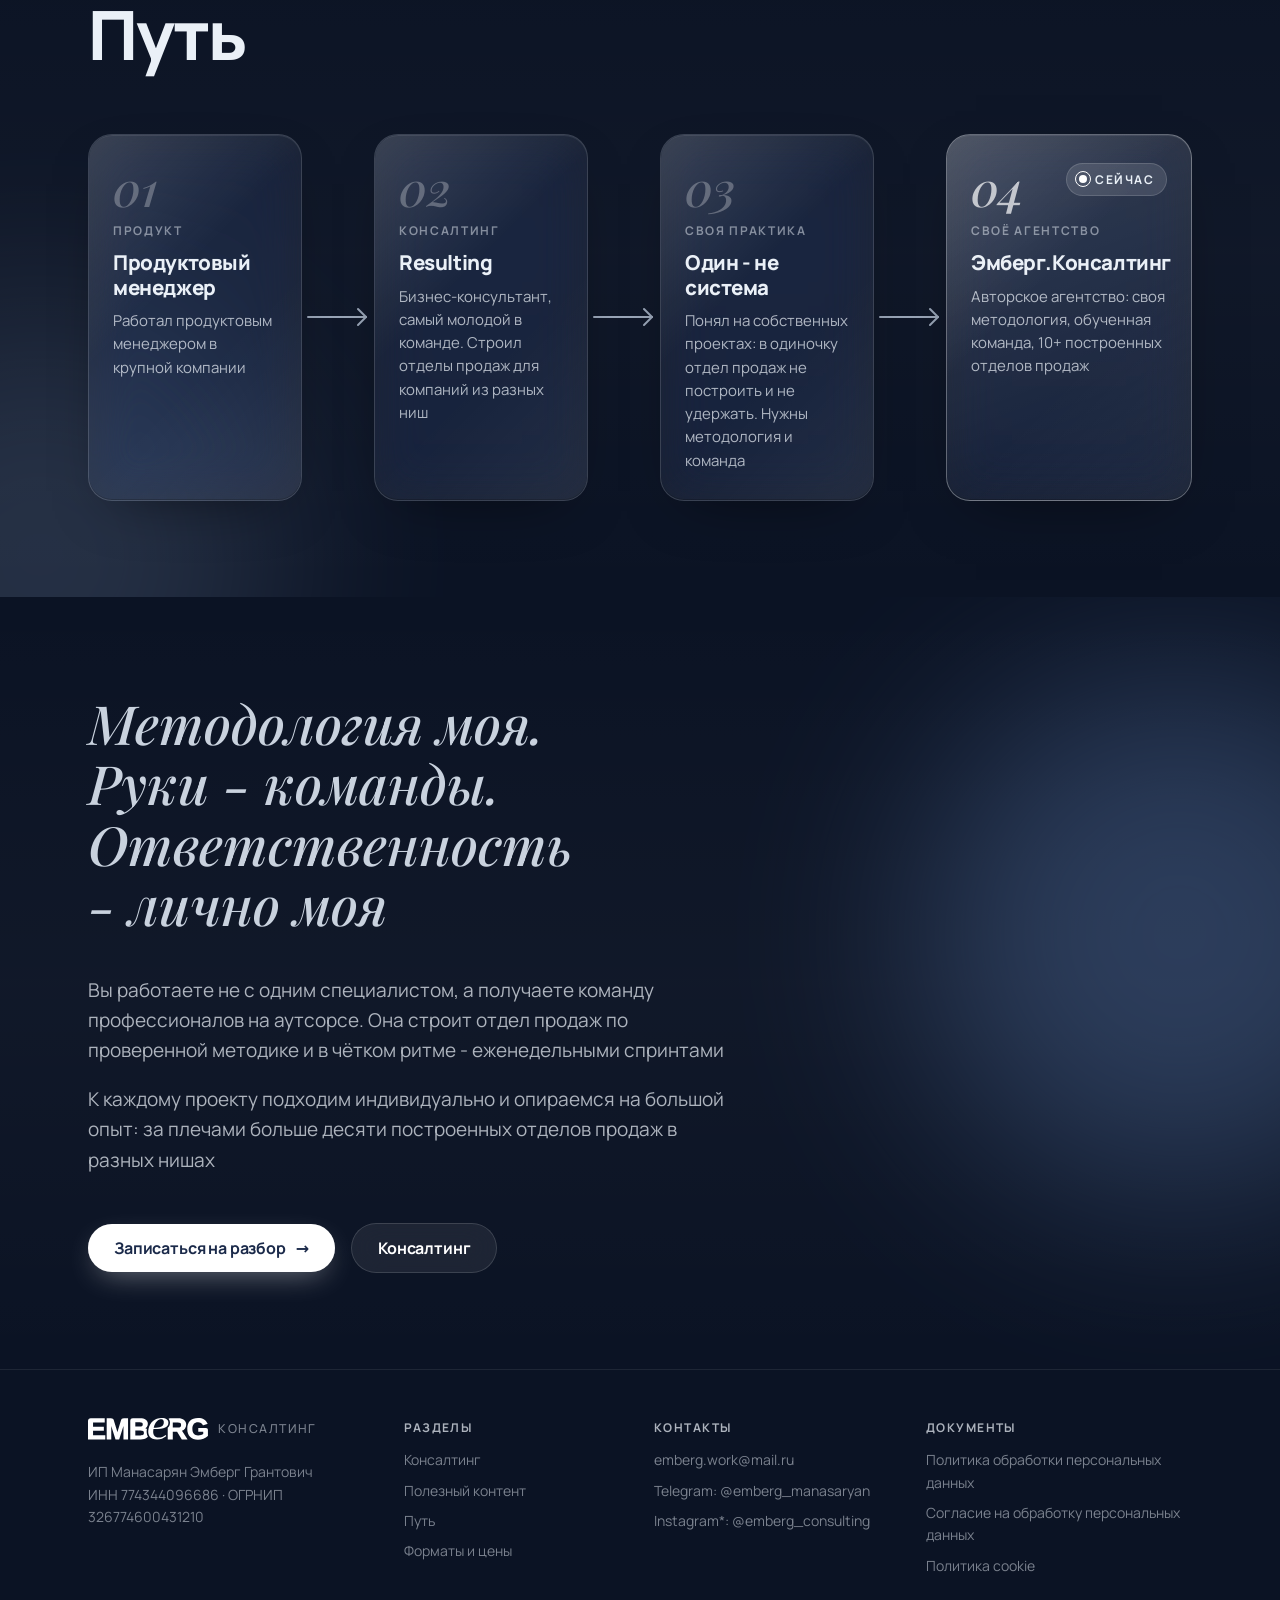
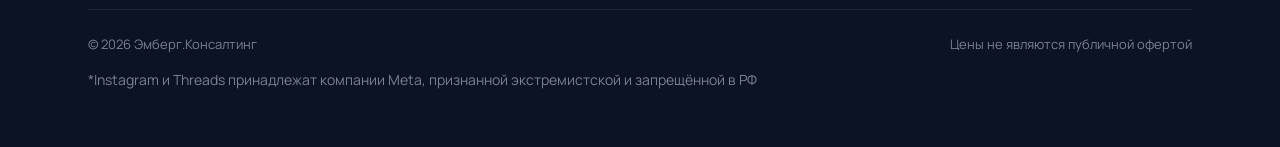
==== commit 906fde47: "Telegram: все ссылки на @emberg_manasaryan Co-Authored-By: Claude Opus 5.5 <noreply@anthropic.com> C" ====
--- a/emberg/index.html
+++ b/emberg/index.html
@@ -28,7 +28,7 @@
 <link rel="icon" href="/assets/img/favicon.svg" type="image/svg+xml">
 <link rel="stylesheet" href="/assets/style.css?v=20">
 <script type="application/ld+json">
-{"@context":"https://schema.org","@graph":[{"@type":"ProfilePage","@id":"https://emberg.consulting/emberg/#page","url":"https://emberg.consulting/emberg/","name":"Эмберг Манасарян - основатель Эмберг.Консалтинг","inLanguage":"ru-RU","isPartOf":{"@id":"https://emberg.consulting/#website"},"mainEntity":{"@id":"https://emberg.consulting/#person"},"dateModified":"2026-10-29"},{"@type":"Person","@id":"https://emberg.consulting/#person","name":"Эмберг Манасарян","alternateName":["Emberg Manasaryan","Эмберг"],"givenName":"Эмберг","familyName":"Манасарян","jobTitle":"Основатель Эмберг.Консалтинг, автор методологии","description":"Основатель Эмберг.Консалтинг (Emberg Consulting), консультант по построению отделов продаж для малого и среднего бизнеса. Ранее - бизнес-консультант в Resulting","url":"https://emberg.consulting/emberg/","image":"https://emberg.consulting/assets/img/emberg.webp","worksFor":{"@id":"https://emberg.consulting/#org"},"knowsAbout":["построение отдела продаж","управление отделом продаж","внедрение CRM","скрипты продаж","регламенты отдела продаж","мотивация менеджеров по продажам"],"sameAs":["https://t.me/emberg_consulting","https://instagram.com/emberg_consulting"]},{"@type":"ProfessionalService","@id":"https://emberg.consulting/#org","name":"Эмберг.Консалтинг","alternateName":["Emberg Consulting","Эмберг Консалтинг","emberg.consulting"],"url":"https://emberg.consulting/","founder":{"@id":"https://emberg.consulting/#person"}}]}
+{"@context":"https://schema.org","@graph":[{"@type":"ProfilePage","@id":"https://emberg.consulting/emberg/#page","url":"https://emberg.consulting/emberg/","name":"Эмберг Манасарян - основатель Эмберг.Консалтинг","inLanguage":"ru-RU","isPartOf":{"@id":"https://emberg.consulting/#website"},"mainEntity":{"@id":"https://emberg.consulting/#person"},"dateModified":"2026-10-29"},{"@type":"Person","@id":"https://emberg.consulting/#person","name":"Эмберг Манасарян","alternateName":["Emberg Manasaryan","Эмберг"],"givenName":"Эмберг","familyName":"Манасарян","jobTitle":"Основатель Эмберг.Консалтинг, автор методологии","description":"Основатель Эмберг.Консалтинг (Emberg Consulting), консультант по построению отделов продаж для малого и среднего бизнеса. Ранее - бизнес-консультант в Resulting","url":"https://emberg.consulting/emberg/","image":"https://emberg.consulting/assets/img/emberg.webp","worksFor":{"@id":"https://emberg.consulting/#org"},"knowsAbout":["построение отдела продаж","управление отделом продаж","внедрение CRM","скрипты продаж","регламенты отдела продаж","мотивация менеджеров по продажам"],"sameAs":["https://t.me/emberg_manasaryan","https://instagram.com/emberg_consulting"]},{"@type":"ProfessionalService","@id":"https://emberg.consulting/#org","name":"Эмберг.Консалтинг","alternateName":["Emberg Consulting","Эмберг Консалтинг","emberg.consulting"],"url":"https://emberg.consulting/","founder":{"@id":"https://emberg.consulting/#person"}}]}
 </script>
 <style>
 .p-hero{position:relative;padding:150px 0 clamp(64px,8vw,104px);overflow:hidden;isolation:isolate}
@@ -97,7 +97,7 @@
       <nav class="nav" aria-label="Разделы">
         <a href="/">Консалтинг</a>
         <a href="#kontent">Полезный контент</a>
-        <a class="nav-cta" data-cta="C20" href="https://t.me/emberg_consulting">Связь</a>
+        <a class="nav-cta" data-cta="C20" href="https://t.me/emberg_manasaryan">Связь</a>
       </nav>
       <button class="burger" aria-label="Меню" aria-expanded="false"><span></span><span></span><span></span></button>
     </div>
@@ -109,9 +109,9 @@
     <a class="item" href="/">Консалтинг</a>
     <a class="item" href="#kontent">Полезный контент</a>
     <a class="item" href="#put">Путь</a>
-    <a class="item" data-cta="C21" href="https://t.me/emberg_consulting">Связь</a>
-  </div>
-  <a class="btn btn-primary" data-cta="C01" href="https://t.me/emberg_consulting">Записаться на разбор</a>
+    <a class="item" data-cta="C21" href="https://t.me/emberg_manasaryan">Связь</a>
+  </div>
+  <a class="btn btn-primary" data-cta="C01" href="https://t.me/emberg_manasaryan">Записаться на разбор</a>
 </div>
 
 <main id="top">
@@ -130,7 +130,7 @@
         <h1 class="h-display reveal d2">Эмберг Манасарян</h1>
         <p class="lead reveal d3">Строю отделы продаж, которые остаются в работе</p>
         <div class="links reveal d4" aria-label="Профили">
-          <a class="link-pill" href="https://t.me/emberg_consulting" target="_blank" rel="noopener">Telegram</a>
+          <a class="link-pill" href="https://t.me/emberg_manasaryan" target="_blank" rel="noopener">Telegram</a>
           <span class="link-pill is-empty" aria-disabled="true">Telegram-канал <span class="soon">скоро</span></span>
           <span class="link-pill is-empty" aria-disabled="true">YouTube <span class="soon">скоро</span></span>
           <a class="link-pill" href="https://instagram.com/emberg_consulting" target="_blank" rel="noopener">Instagram*</a>
@@ -138,7 +138,7 @@
           <span class="link-pill is-empty" aria-disabled="true">Threads* <span class="soon">скоро</span></span>
         </div>
         <div class="p-cta reveal d5">
-          <a class="btn btn-primary btn-lg" data-cta="C02" href="https://t.me/emberg_consulting">Записаться на разбор <span class="arr">→</span></a>
+          <a class="btn btn-primary btn-lg" data-cta="C02" href="https://t.me/emberg_manasaryan">Записаться на разбор <span class="arr">→</span></a>
           <a class="btn btn-glass btn-lg" href="/">Консалтинг</a>
         </div>
       </div>
@@ -193,7 +193,7 @@
       <p>К каждому проекту подходим индивидуально и опираемся на большой опыт: за плечами больше десяти построенных отделов продаж в разных нишах</p>
     </div>
     <div class="cta-row reveal">
-      <a class="btn btn-primary" data-cta="C15" href="https://t.me/emberg_consulting">Записаться на разбор <span class="arr">→</span></a>
+      <a class="btn btn-primary" data-cta="C15" href="https://t.me/emberg_manasaryan">Записаться на разбор <span class="arr">→</span></a>
       <a class="btn btn-glass" href="/">Консалтинг</a>
     </div>
   </div>
@@ -222,7 +222,7 @@
         <span class="lbl">Контакты</span>
         <ul>
           <li><a data-mail href="mailto:emberg.work@mail.ru">emberg.work@mail.ru</a></li>
-          <li><a href="https://t.me/emberg_consulting" target="_blank" rel="noopener">Telegram: @emberg_consulting</a></li>
+          <li><a href="https://t.me/emberg_manasaryan" target="_blank" rel="noopener">Telegram: @emberg_manasaryan</a></li>
           <li><a href="https://instagram.com/emberg_consulting" target="_blank" rel="noopener">Instagram*: @emberg_consulting</a></li>
         </ul>
       </div>
@@ -243,7 +243,7 @@
   </div>
 </footer>
 
-<div class="sticky-cta"><a class="btn btn-primary" data-cta="C17" href="https://t.me/emberg_consulting">Записаться на разбор <span class="arr">→</span></a></div>
+<div class="sticky-cta"><a class="btn btn-primary" data-cta="C17" href="https://t.me/emberg_manasaryan">Записаться на разбор <span class="arr">→</span></a></div>
 
 <div class="cookie glass" role="dialog" aria-label="Cookie">
   <p>Используем cookie для работы сайта и аналитики Яндекс.Метрики. Подробнее - в <a href="/cookies.html">политике cookie</a></p>
